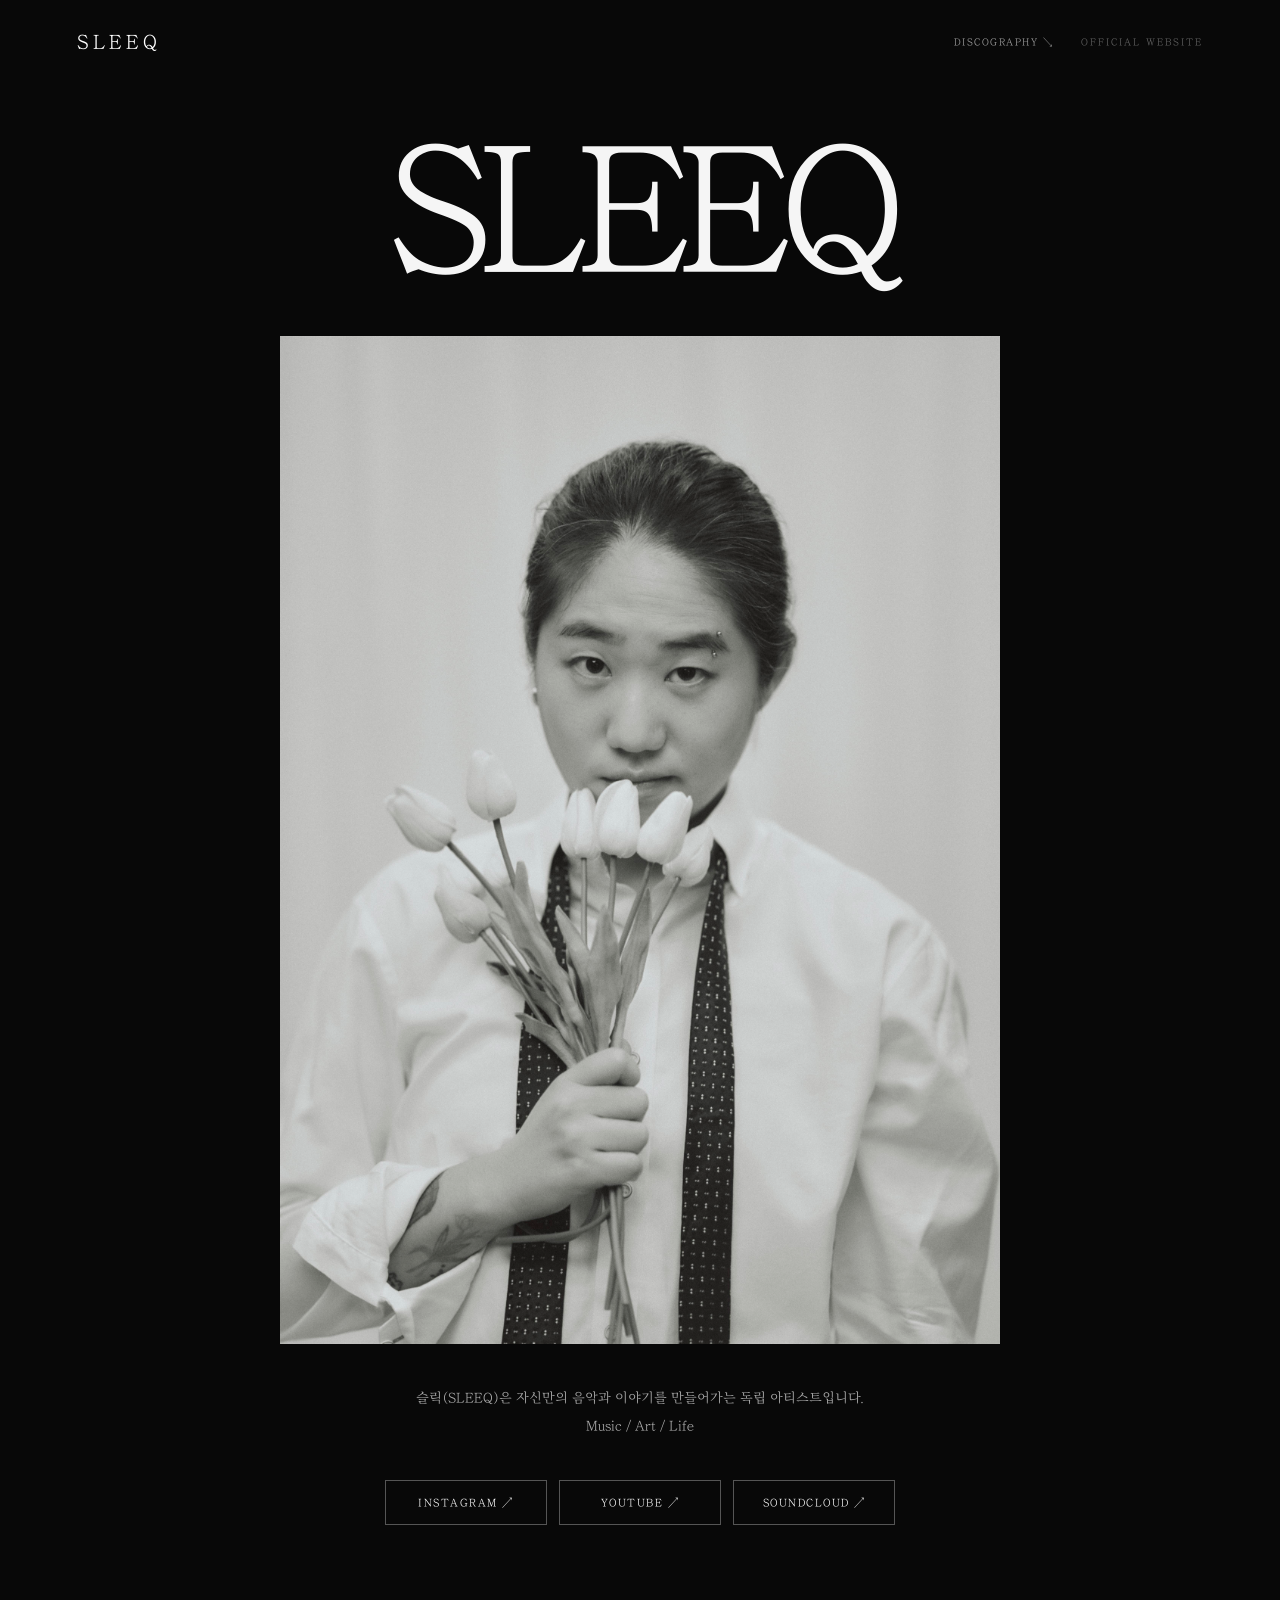
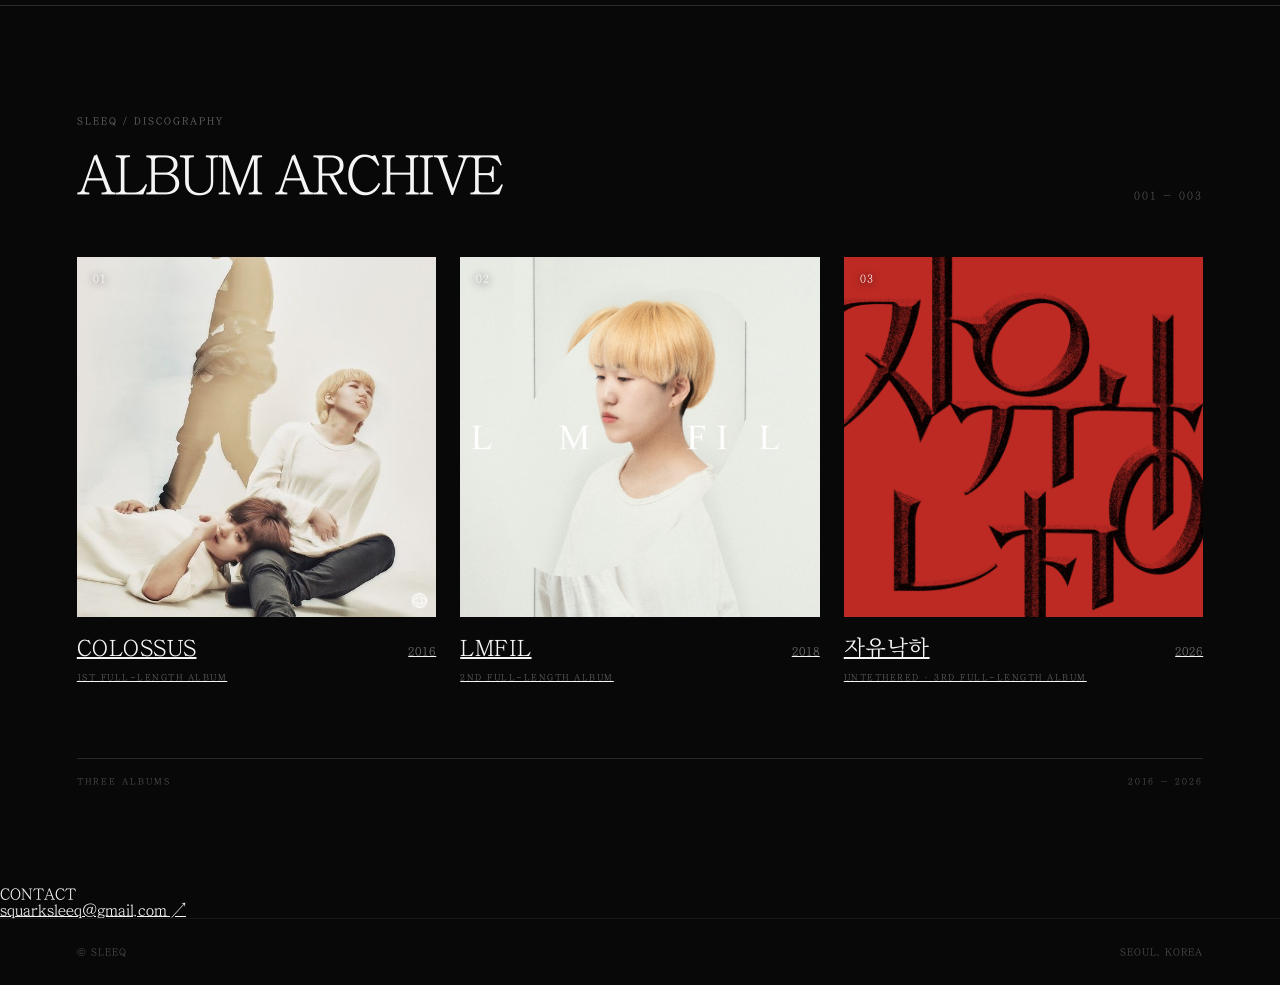
==== index.html @ b56be82e "Refactor contact section in index.html Updated the contact section to simplify the layout and remove" ====
<!DOCTYPE html>
<html lang="ko">
<head>
  <meta charset="UTF-8">
  <meta name="viewport" content="width=device-width, initial-scale=1.0">

  <title>SLEEQ — Official Website</title>
  <meta
    name="description"
    content="SLEEQ Official Website — Music, Art, Life."
  >
  <meta name="theme-color" content="#080808">

  <style>
    @font-face {
      font-family: 'Jeju Myeongjo';
      src: url('./JejuMyeongjo.ttf') format('truetype');
      font-weight: 200 700;
      font-style: normal;
      font-display: swap;
    }

    :root {
      --bg: #080808;
      --text: #f5f5f5;
      --muted: #777;
      --line: #292929;
      --page-padding: 6%;
    }

    * {
      margin: 0;
      padding: 0;
      box-sizing: border-box;
    }

    html {
      scroll-behavior: smooth;
      scroll-padding-top: 100px;
    }

    body {
      background: var(--bg);
      color: var(--text);
      font-family: 'Jeju Myeongjo', serif;
      min-height: 100vh;
      overflow-x: hidden;
    }

    a {
      color: inherit;
    }

    /* =========================
       HEADER
    ========================= */

    header {
      position: absolute;
      top: 0;
      left: 0;
      z-index: 10;

      width: 100%;
      padding: 32px var(--page-padding);

      display: flex;
      justify-content: space-between;
      align-items: center;
    }

    .logo {
      color: #fff;
      text-decoration: none;
      font-size: 20px;
      font-weight: 700;
      letter-spacing: 4px;
    }

    .header-nav {
      display: flex;
      align-items: center;
      gap: 28px;
    }

    .header-nav a {
      color: #aaa;
      text-decoration: none;
      font-size: 10px;
      letter-spacing: 1.5px;
      transition: color 0.25s;
    }

    .header-nav a:hover {
      color: #fff;
    }

    .header-label {
      color: #666;
      font-size: 10px;
      letter-spacing: 2px;
    }


    /* =========================
       MAIN / INTRO
    ========================= */

    main {
      min-height: 100svh;

      display: flex;
      flex-direction: column;
      align-items: center;
      justify-content: center;

      padding: 120px 24px 80px;
      text-align: center;
    }

    .intro {
      width: 100%;
      max-width: 900px;
    }

    .artist-name {
      font-size: clamp(72px, 15vw, 180px);
      font-weight: 700;
      letter-spacing: -0.07em;
      line-height: 1;
      margin-bottom: 36px;
    }

    .artist-photo {
      display: block;
      width: 100%;
      max-width: 720px;
      height: auto;
      margin: 0 auto 40px;
      object-fit: contain;
    }

    .description {
      max-width: 460px;
      margin: 0 auto 40px;

      color: #aaa;
      font-size: 14px;
      line-height: 2;
      word-break: keep-all;
    }


    /* =========================
       SOCIAL LINKS
    ========================= */

    .social-links {
      display: flex;
      justify-content: center;
      align-items: center;

      gap: 12px;
      width: 100%;
      max-width: 510px;
      margin: 0 auto;
    }

    .social-button {
      display: inline-flex;
      justify-content: center;
      align-items: center;

      flex: 1;
      min-width: 0;
      padding: 16px 12px;

      border: 1px solid #555;
      color: #fff;
      text-decoration: none;

      font-size: 11px;
      letter-spacing: 1.5px;
      white-space: nowrap;

      transition:
        background 0.25s,
        color 0.25s,
        border-color 0.25s;
    }

    .social-button:hover {
      background: #fff;
      color: #080808;
      border-color: #fff;
    }


    /* =========================
       DISCOGRAPHY
    ========================= */

    .discography {
      padding: 110px var(--page-padding) 100px;
      border-top: 1px solid var(--line);
      scroll-margin-top: 30px;
    }

    .archive-heading {
      display: flex;
      justify-content: space-between;
      align-items: flex-end;

      margin-bottom: 48px;
    }

    .section-label {
      margin-bottom: 16px;

      color: #777;
      font-size: 10px;
      letter-spacing: 2px;
    }

    .archive-heading h2 {
      font-size: clamp(30px, 5vw, 56px);
      font-weight: 400;
      letter-spacing: -0.04em;
      line-height: 1.2;
    }

    .archive-count {
      padding-bottom: 8px;

      color: #555;
      font-size: 11px;
      letter-spacing: 2px;
      white-space: nowrap;
    }


    /* ALBUM GRID */

    .album-grid {
      display: grid;
      grid-template-columns: repeat(3, minmax(0, 1fr));
      gap: 24px;
    }

    .album-card {
      min-width: 0;
    }

    .album-cover {
      position: relative;
      overflow: hidden;

      width: 100%;
      aspect-ratio: 1 / 1;

      background: #151515;
    }

    .album-cover img {
      display: block;

      width: 100%;
      height: 100%;
      object-fit: cover;

      transition:
        transform 0.6s ease,
        opacity 0.4s ease;
    }

    .album-card:hover .album-cover img {
      transform: scale(1.035);
      opacity: 0.8;
    }

    .album-index {
      position: absolute;
      top: 16px;
      left: 16px;

      color: #fff;
      font-size: 11px;
      letter-spacing: 1px;

      text-shadow: 0 1px 8px #000;
    }

    .album-arrow {
      position: absolute;
      right: 16px;
      bottom: 16px;

      display: flex;
      justify-content: center;
      align-items: center;

      width: 34px;
      height: 34px;

      border: 1px solid rgba(255, 255, 255, 0.5);
      border-radius: 50%;

      color: #fff;
      font-size: 16px;

      opacity: 0;
      transform: translateY(5px);

      transition:
        opacity 0.3s ease,
        transform 0.3s ease;
    }

    .album-card:hover .album-arrow {
      opacity: 1;
      transform: translateY(0);
    }


    /* ALBUM INFORMATION */

    .album-info {
      padding-top: 20px;
    }

    .album-title-row {
      display: flex;
      justify-content: space-between;
      align-items: baseline;
      gap: 12px;
    }

    .album-title-row h3 {
      font-size: clamp(16px, 2vw, 23px);
      font-weight: 400;
      letter-spacing: 0.02em;
    }

    .album-title-row span {
      color: #777;
      font-size: 12px;
      letter-spacing: 1px;
      white-space: nowrap;
    }

    .album-info > p {
      margin-top: 10px;

      color: #666;
      font-size: 9px;
      letter-spacing: 1.5px;
      line-height: 1.8;
    }

    .archive-bottom {
      display: flex;
      justify-content: space-between;

      margin-top: 72px;
      padding-top: 18px;

      border-top: 1px solid var(--line);

      color: #555;
      font-size: 9px;
      letter-spacing: 2px;
    }


    /* =========================
       FOOTER
    ========================= */

    footer {
      width: 100%;
      padding: 28px var(--page-padding);

      display: flex;
      justify-content: space-between;

      border-top: 1px solid #181818;

      color: #555;
      font-size: 10px;
      letter-spacing: 1px;
    }


    /* =========================
       MOBILE
    ========================= */

    @media (max-width: 600px) {

      :root {
        --page-padding: 6%;
      }

      header {
        padding: 24px var(--page-padding);
      }

      .logo {
        font-size: 18px;
      }

      .header-nav {
        gap: 0;
      }

      .header-nav a {
        font-size: 9px;
        letter-spacing: 0.8px;
      }

      .header-label {
        display: none;
      }

      main {
        min-height: 100svh;
        padding: 110px 24px 70px;
      }

      .artist-name {
        font-size: clamp(64px, 17vw, 100px);
        margin-bottom: 28px;
      }

      .artist-photo {
        margin-bottom: 32px;
      }

      .description {
        font-size: 13px;
        margin-bottom: 32px;
      }

      .social-links {
        flex-direction: column;
        width: 100%;
        max-width: 280px;
        gap: 8px;
      }

      .social-button {
        width: 100%;
        flex: none;
        padding: 14px 12px;

        font-size: 9px;
        letter-spacing: 1px;
      }


      /* MOBILE ARCHIVE */

      .discography {
        padding: 76px var(--page-padding) 70px;
      }

      .archive-heading {
        margin-bottom: 32px;
      }

      .archive-heading h2 {
        font-size: 30px;
      }

      .section-label {
        font-size: 9px;
        margin-bottom: 12px;
      }

      .archive-count {
        font-size: 9px;
        letter-spacing: 1px;
      }

      .album-grid {
        grid-template-columns: 1fr;
        gap: 44px;
      }

      .album-info {
        padding-top: 16px;
      }

      .album-title-row h3 {
        font-size: 22px;
      }

      .album-arrow {
        opacity: 1;
        transform: none;
      }

      .archive-bottom {
        margin-top: 56px;
      }

      footer {
        padding: 24px var(--page-padding);
      }
    }


    /* REDUCED MOTION */

    @media (prefers-reduced-motion: reduce) {
      html {
        scroll-behavior: auto;
      }

      *,
      *::before,
      *::after {
        transition-duration: 0.01ms !important;
      }
    }

  </style>
</head>

<body>

  <!-- HEADER -->

  <header>
    <a href="#" class="logo">SLEEQ</a>

    <nav class="header-nav">
      <a href="#discography">DISCOGRAPHY ↘</a>
      <span class="header-label">OFFICIAL WEBSITE</span>
    </nav>
  </header>


  <!-- MAIN INTRO -->

  <main>
    <section class="intro">

      <h1 class="artist-name">SLEEQ</h1>

      <img
        class="artist-photo"
        src="./260916_14_0241.jpg"
        alt="SLEEQ artist portrait"
      >

      <p class="description">
        슬릭(SLEEQ)은 자신만의 음악과 이야기를 만들어가는
        독립 아티스트입니다.
        <br>
        Music / Art / Life
      </p>

      <div class="social-links">

        <a
          class="social-button"
          href="https://www.instagram.com/squarksleeq"
          target="_blank"
          rel="noopener noreferrer"
        >
          INSTAGRAM ↗
        </a>

        <a
          class="social-button"
          href="https://www.youtube.com/@squarksleeq"
          target="_blank"
          rel="noopener noreferrer"
        >
          YOUTUBE ↗
        </a>

        <a
          class="social-button"
          href="https://soundcloud.com/squarksleeq"
          target="_blank"
          rel="noopener noreferrer"
        >
          SOUNDCLOUD ↗
        </a>

      </div>

    </section>
  </main>


  <!-- DISCOGRAPHY -->

  <section class="discography" id="discography">

    <div class="archive-heading">

      <div>
        <p class="section-label">
          SLEEQ / DISCOGRAPHY
        </p>

        <h2>ALBUM ARCHIVE</h2>
      </div>

      <span class="archive-count">
        001 — 003
      </span>

    </div>


    <div class="album-grid">

      <!-- COLOSSUS -->

    <a href="./colossus.html" class="album-card">

        <div class="album-cover">

          <img
            src="./images/colossus.jpg"
            alt="COLOSSUS album cover"
            loading="lazy"
          >

          <span class="album-index">01</span>
          <span class="album-arrow" aria-hidden="true">↗</span>

        </div>

        <div class="album-info">

          <div class="album-title-row">
            <h3>COLOSSUS</h3>
            <span>2016</span>
          </div>

          <p>1ST FULL-LENGTH ALBUM</p>

        </div>

</a>


      <!-- LMFIL -->

	<a href="./lmfil.html" class="album-card">

        <div class="album-cover">

          <img
            src="./images/lmfil.jpg"
            alt="LMFIL album cover"
            loading="lazy"
          >

          <span class="album-index">02</span>
          <span class="album-arrow" aria-hidden="true">↗</span>

        </div>

        <div class="album-info">

          <div class="album-title-row">
            <h3>LMFIL</h3>
            <span>2018</span>
          </div>

          <p>2ND FULL-LENGTH ALBUM</p>

        </div>

</a>


      <!-- UNTETHERED -->

	<a href="./untethered.html" class="album-card">

        <div class="album-cover">

          <img
            src="./images/untethered.jpg"
            alt="자유낙하 Untethered album cover"
            loading="lazy"
          >

          <span class="album-index">03</span>
          <span class="album-arrow" aria-hidden="true">↗</span>

        </div>

        <div class="album-info">

          <div class="album-title-row">
            <h3>자유낙하</h3>
            <span>2026</span>
          </div>

          <p>UNTETHERED · 3RD FULL-LENGTH ALBUM</p>

        </div>

</a>

    </div>


    <div class="archive-bottom">
      <span>THREE ALBUMS</span>
      <span>2016 — 2026</span>
    </div>

  </section>


   <!-- CONTACT -->
  <section>
    <p>CONTACT</p>
    <a href="mailto:squarksleeq@gmail.com">
      squarksleeq@gmail.com ↗
    </a>
  </section>

  <!-- FOOTER -->
  <footer>
    <span>© SLEEQ</span>
    <span>SEOUL, KOREA</span>
  </footer>

</body>
</html>
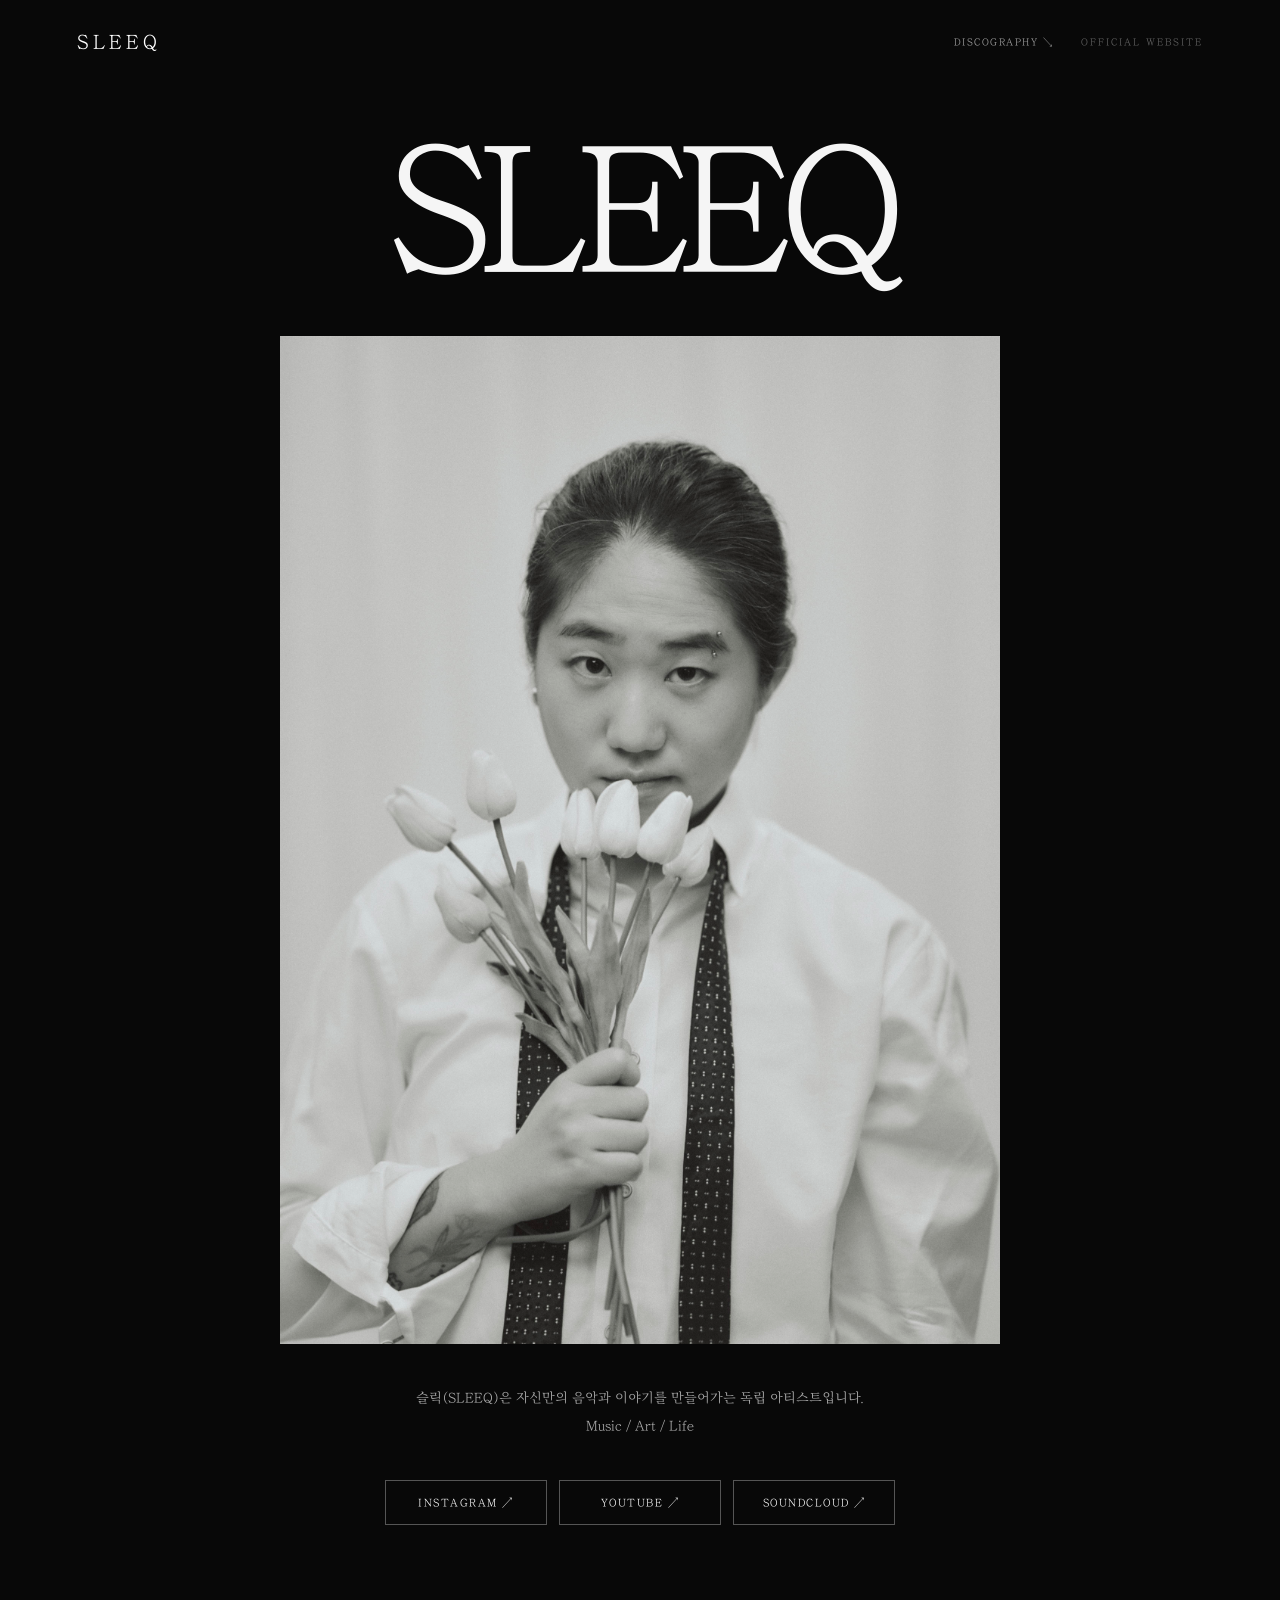
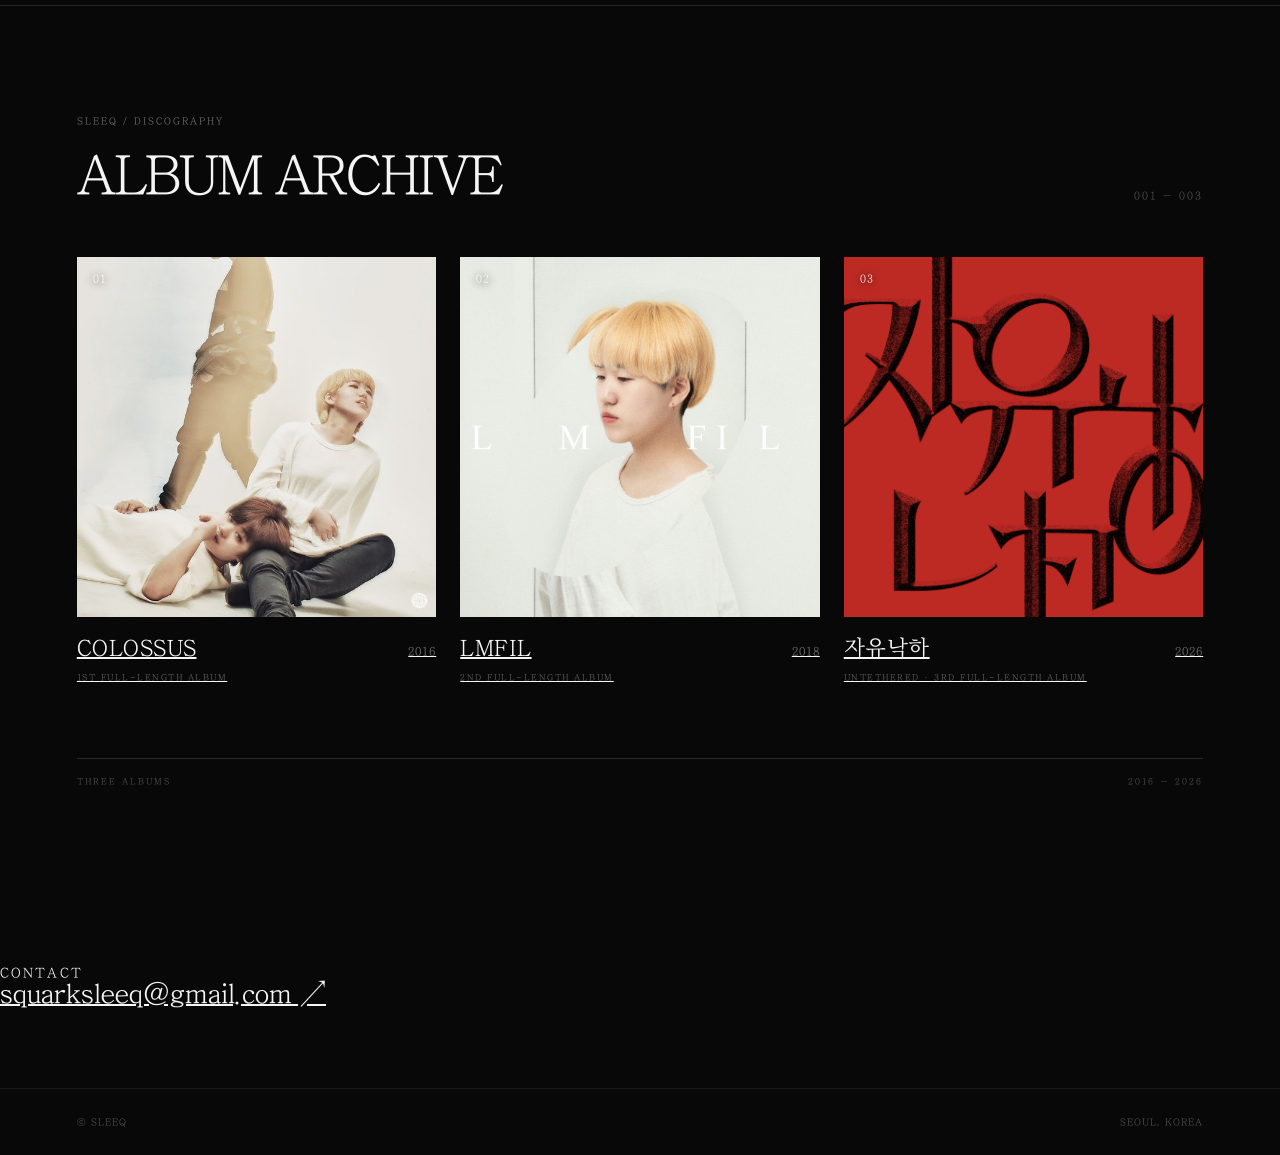
==== commit 5f418f22: "Enhance contact section with styles and class Added styles for the contact section and updated the s" ====
--- a/index.html
+++ b/index.html
@@ -523,6 +523,20 @@
         transition-duration: 0.01ms !important;
       }
     }
+
+	  .contact-section {
+  font-size: 20px;
+  margin: 80px 0;
+}
+
+.contact-section p {
+  font-size: 14px;
+  letter-spacing: 0.15em;
+}
+
+.contact-section a {
+  font-size: 28px;
+}
 
   </style>
 </head>
@@ -723,7 +737,7 @@
 
 
    <!-- CONTACT -->
-  <section>
+  <section class="contact-section">
     <p>CONTACT</p>
     <a href="mailto:squarksleeq@gmail.com">
       squarksleeq@gmail.com ↗
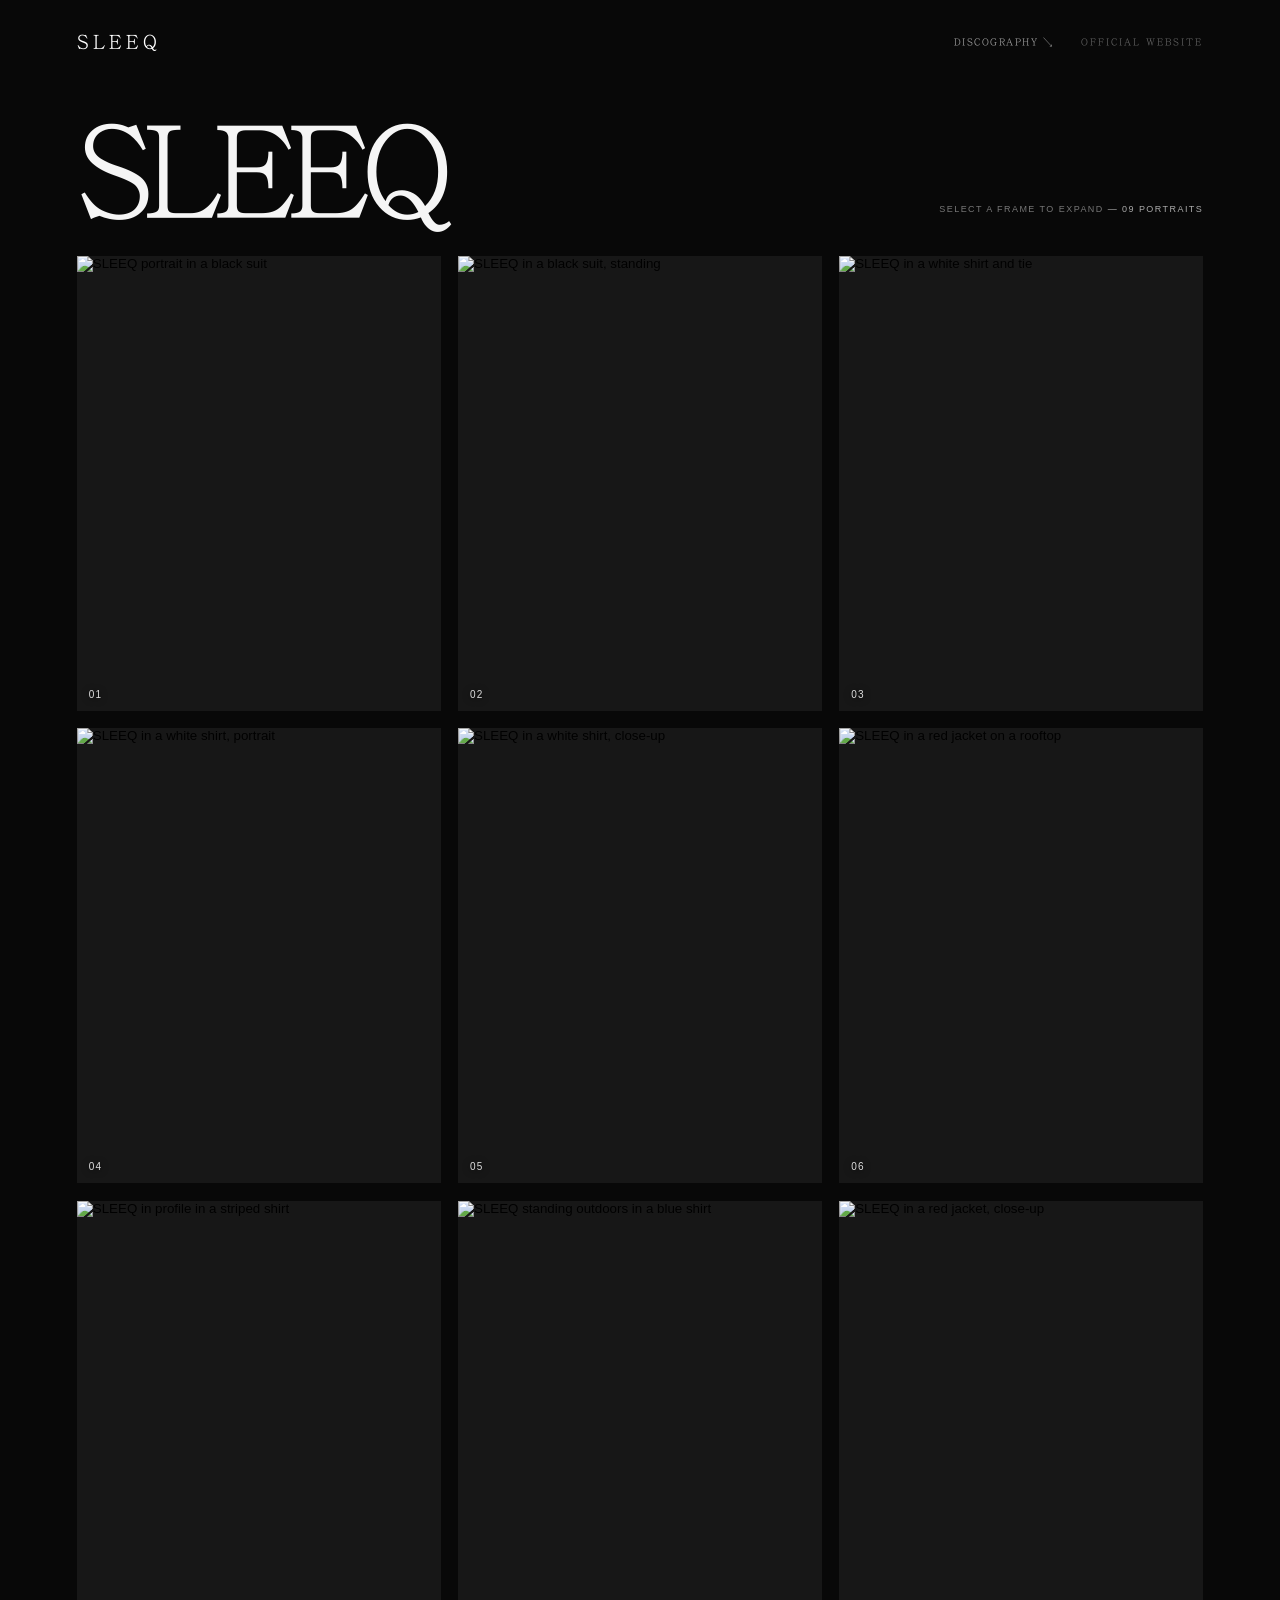
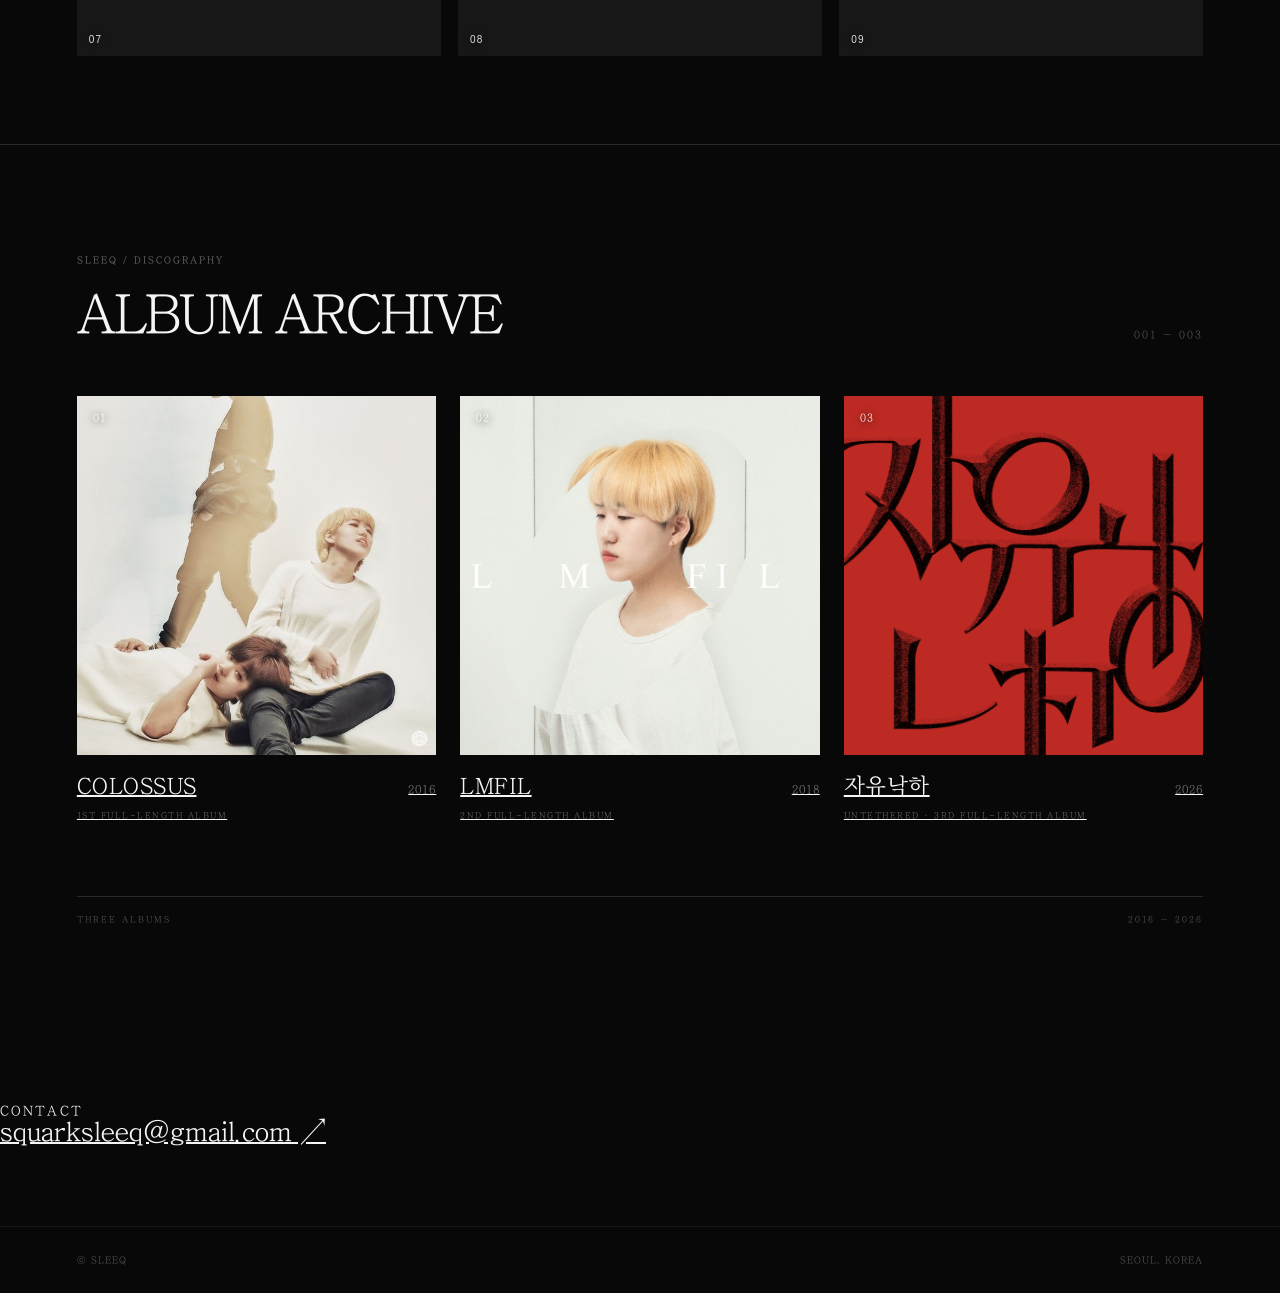
==== commit a823e57a: "Implement intro photo archive with viewer Added an intro photo archive section with a grid of portra" ====
--- a/index.html
+++ b/index.html
@@ -538,6 +538,224 @@
   font-size: 28px;
 }
 
+	  /* 앨범 카드 hover 효과 */
+.album-card {
+  display: block;
+  transition: transform 0.25s ease;
+}
+
+.album-card:hover {
+  transform: translateY(-6px);
+}
+
+/* 앨범 커버 확대 */
+.album-cover img {
+  transition: transform 0.35s ease;
+}
+
+.album-card:hover .album-cover img {
+  transform: scale(1.03);
+}
+
+/* 키보드로 선택했을 때 표시 */
+.album-card:focus-visible {
+  outline: 2px solid currentColor;
+  outline-offset: 6px;
+}
+
+
+
+    /* INTRO PHOTO ARCHIVE */
+    main {
+      padding: 118px 6% 88px;
+    }
+
+    .intro-gallery {
+      width: 100%;
+      max-width: 1180px;
+      margin: 0 auto;
+      text-align: left;
+    }
+
+    .intro-heading {
+      display: flex;
+      align-items: baseline;
+      justify-content: space-between;
+      gap: 24px;
+      margin-bottom: 30px;
+    }
+
+    .intro-gallery .artist-name {
+      margin: 0;
+      font-size: clamp(64px, 11vw, 132px);
+      line-height: .82;
+      letter-spacing: -.075em;
+    }
+
+    .gallery-caption {
+      color: #777;
+      font: 9px/1.6 Arial, sans-serif;
+      letter-spacing: .16em;
+      text-align: right;
+      white-space: nowrap;
+    }
+
+    .gallery-caption span { color: #aaa; }
+
+    .portrait-grid {
+      display: grid;
+      grid-template-columns: repeat(3, minmax(0, 1fr));
+      gap: clamp(8px, 1.35vw, 18px);
+    }
+
+    .portrait-tile {
+      position: relative;
+      display: block;
+      width: 100%;
+      aspect-ratio: 4 / 5;
+      padding: 0;
+      overflow: hidden;
+      border: 0;
+      background: #171717;
+      cursor: zoom-in;
+      text-align: left;
+    }
+
+    .portrait-tile img {
+      display: block;
+      width: 100%;
+      height: 100%;
+      object-fit: cover;
+      filter: saturate(.82);
+      transition: transform .65s cubic-bezier(.2,.7,.2,1), opacity .35s ease;
+    }
+
+    .portrait-tile:hover img,
+    .portrait-tile:focus-visible img {
+      transform: scale(1.045);
+      opacity: .82;
+    }
+
+    .portrait-tile:focus-visible {
+      outline: 1px solid #fff;
+      outline-offset: 4px;
+    }
+
+    .portrait-number {
+      position: absolute;
+      left: 12px;
+      bottom: 11px;
+      color: #fff;
+      font: 10px/1 Arial, sans-serif;
+      letter-spacing: .12em;
+      text-shadow: 0 1px 8px #000;
+      opacity: .85;
+    }
+
+    .photo-viewer {
+      position: fixed;
+      inset: 0;
+      z-index: 100;
+      display: grid;
+      grid-template-columns: 56px minmax(0, 1fr) 56px;
+      align-items: center;
+      justify-items: center;
+      gap: 14px;
+      padding: 5vh 4vw;
+      background: rgba(5, 5, 5, .96);
+      opacity: 0;
+      visibility: hidden;
+      transition: opacity .25s ease, visibility .25s ease;
+    }
+
+    .photo-viewer.is-open {
+      opacity: 1;
+      visibility: visible;
+    }
+
+    .viewer-image {
+      display: block;
+      max-width: 100%;
+      max-height: 88vh;
+      width: auto;
+      height: auto;
+      object-fit: contain;
+      box-shadow: 0 12px 60px rgba(0,0,0,.35);
+    }
+
+    .viewer-close, .viewer-prev, .viewer-next {
+      display: grid;
+      place-items: center;
+      border: 1px solid #444;
+      border-radius: 50%;
+      background: transparent;
+      color: #eee;
+      cursor: pointer;
+      transition: background .2s, color .2s, border-color .2s;
+    }
+
+    .viewer-close:hover, .viewer-prev:hover, .viewer-next:hover {
+      background: #eee;
+      color: #080808;
+      border-color: #eee;
+    }
+
+    .viewer-close {
+      position: absolute;
+      top: 24px;
+      right: 28px;
+      width: 42px;
+      height: 42px;
+      font-size: 24px;
+    }
+
+    .viewer-prev, .viewer-next {
+      width: 44px;
+      height: 44px;
+      font-size: 22px;
+    }
+
+    .viewer-meta {
+      position: absolute;
+      left: 50%;
+      bottom: 22px;
+      transform: translateX(-50%);
+      color: #888;
+      font: 10px/1.4 Arial, sans-serif;
+      letter-spacing: .16em;
+    }
+
+    body.viewer-open { overflow: hidden; }
+
+    @media (max-width: 600px) {
+      main { padding: 108px 5% 64px; }
+      .intro-heading {
+        display: block;
+        margin-bottom: 22px;
+      }
+      .intro-gallery .artist-name {
+        font-size: clamp(64px, 20vw, 100px);
+        margin-bottom: 14px;
+      }
+      .gallery-caption { text-align: left; font-size: 8px; }
+      .portrait-grid { grid-template-columns: repeat(3, minmax(0, 1fr)); gap: 6px; }
+      .portrait-tile { aspect-ratio: 3 / 4; }
+      .portrait-number { left: 7px; bottom: 7px; font-size: 8px; }
+      .photo-viewer {
+        grid-template-columns: 34px minmax(0, 1fr) 34px;
+        gap: 5px;
+        padding: 60px 8px;
+      }
+      .viewer-prev, .viewer-next { width: 32px; height: 32px; font-size: 18px; }
+      .viewer-close { top: 16px; right: 16px; }
+      .viewer-image { max-width: calc(100vw - 90px); max-height: 78vh; }
+      .viewer-meta { bottom: 18px; }
+    }
+
+    @media (prefers-reduced-motion: reduce) {
+      .portrait-tile img, .photo-viewer { transition: none; }
+    }
+
   </style>
 </head>
 
@@ -558,54 +776,50 @@
   <!-- MAIN INTRO -->
 
   <main>
-    <section class="intro">
-
-      <h1 class="artist-name">SLEEQ</h1>
-
-      <img
-        class="artist-photo"
-        src="./260916_14_0241.jpg"
-        alt="SLEEQ artist portrait"
-      >
-
-      <p class="description">
-        슬릭(SLEEQ)은 자신만의 음악과 이야기를 만들어가는
-        독립 아티스트입니다.
-        <br>
-        Music / Art / Life
-      </p>
-
-      <div class="social-links">
-
-        <a
-          class="social-button"
-          href="https://www.instagram.com/squarksleeq"
-          target="_blank"
-          rel="noopener noreferrer"
-        >
-          INSTAGRAM ↗
-        </a>
-
-        <a
-          class="social-button"
-          href="https://www.youtube.com/@squarksleeq"
-          target="_blank"
-          rel="noopener noreferrer"
-        >
-          YOUTUBE ↗
-        </a>
-
-        <a
-          class="social-button"
-          href="https://soundcloud.com/squarksleeq"
-          target="_blank"
-          rel="noopener noreferrer"
-        >
-          SOUNDCLOUD ↗
-        </a>
-
+    <section class="intro intro-gallery">
+      <div class="intro-heading">
+        <h1 class="artist-name">SLEEQ</h1>
+        <p class="gallery-caption">SELECT A FRAME TO EXPAND <span>— 09 PORTRAITS</span></p>
       </div>
 
+      <div class="portrait-grid" aria-label="SLEEQ photo archive">
+        <button class="portrait-tile" type="button" data-full="./images/intro-01.jpg" aria-label="사진 1 크게 보기">
+          <img src="./images/intro-01.jpg" alt="SLEEQ portrait in a black suit" loading="eager">
+          <span class="portrait-number">01</span>
+        </button>
+        <button class="portrait-tile" type="button" data-full="./images/intro-02.jpg" aria-label="사진 2 크게 보기">
+          <img src="./images/intro-02.jpg" alt="SLEEQ in a black suit, standing" loading="eager">
+          <span class="portrait-number">02</span>
+        </button>
+        <button class="portrait-tile" type="button" data-full="./images/intro-03.jpg" aria-label="사진 3 크게 보기">
+          <img src="./images/intro-03.jpg" alt="SLEEQ in a white shirt and tie" loading="eager">
+          <span class="portrait-number">03</span>
+        </button>
+        <button class="portrait-tile" type="button" data-full="./images/intro-04.jpg" aria-label="사진 4 크게 보기">
+          <img src="./images/intro-04.jpg" alt="SLEEQ in a white shirt, portrait" loading="lazy">
+          <span class="portrait-number">04</span>
+        </button>
+        <button class="portrait-tile" type="button" data-full="./images/intro-05.jpg" aria-label="사진 5 크게 보기">
+          <img src="./images/intro-05.jpg" alt="SLEEQ in a white shirt, close-up" loading="lazy">
+          <span class="portrait-number">05</span>
+        </button>
+        <button class="portrait-tile" type="button" data-full="./images/intro-06.jpg" aria-label="사진 6 크게 보기">
+          <img src="./images/intro-06.jpg" alt="SLEEQ in a red jacket on a rooftop" loading="lazy">
+          <span class="portrait-number">06</span>
+        </button>
+        <button class="portrait-tile" type="button" data-full="./images/intro-07.jpg" aria-label="사진 7 크게 보기">
+          <img src="./images/intro-07.jpg" alt="SLEEQ in profile in a striped shirt" loading="lazy">
+          <span class="portrait-number">07</span>
+        </button>
+        <button class="portrait-tile" type="button" data-full="./images/intro-08.jpg" aria-label="사진 8 크게 보기">
+          <img src="./images/intro-08.jpg" alt="SLEEQ standing outdoors in a blue shirt" loading="lazy">
+          <span class="portrait-number">08</span>
+        </button>
+        <button class="portrait-tile" type="button" data-full="./images/intro-09.jpg" aria-label="사진 9 크게 보기">
+          <img src="./images/intro-09.jpg" alt="SLEEQ in a red jacket, close-up" loading="lazy">
+          <span class="portrait-number">09</span>
+        </button>
+      </div>
     </section>
   </main>
 
@@ -750,5 +964,71 @@
     <span>SEOUL, KOREA</span>
   </footer>
 
+
+
+  <div class="photo-viewer" id="photoViewer" aria-hidden="true" role="dialog" aria-modal="true" aria-label="Photo viewer">
+    <button class="viewer-close" type="button" aria-label="닫기">×</button>
+    <button class="viewer-prev" type="button" aria-label="이전 사진">‹</button>
+    <img class="viewer-image" src="" alt="">
+    <button class="viewer-next" type="button" aria-label="다음 사진">›</button>
+    <p class="viewer-meta" aria-live="polite"></p>
+  </div>
+
+  <script>
+    (() => {
+      const tiles = [...document.querySelectorAll('.portrait-tile')];
+      const viewer = document.getElementById('photoViewer');
+      const image = viewer.querySelector('.viewer-image');
+      const meta = viewer.querySelector('.viewer-meta');
+      const closeButton = viewer.querySelector('.viewer-close');
+      const previousButton = viewer.querySelector('.viewer-prev');
+      const nextButton = viewer.querySelector('.viewer-next');
+      let current = 0;
+      let returnFocus = null;
+
+      function showPhoto(index) {
+        current = (index + tiles.length) % tiles.length;
+        const tile = tiles[current];
+        const thumb = tile.querySelector('img');
+        image.src = tile.dataset.full;
+        image.alt = thumb.alt;
+        meta.textContent = String(current + 1).padStart(2, '0') + ' / ' + String(tiles.length).padStart(2, '0');
+      }
+
+      function openViewer(index) {
+        returnFocus = document.activeElement;
+        showPhoto(index);
+        viewer.classList.add('is-open');
+        viewer.setAttribute('aria-hidden', 'false');
+        document.body.classList.add('viewer-open');
+        closeButton.focus();
+      }
+
+      function closeViewer() {
+        viewer.classList.remove('is-open');
+        viewer.setAttribute('aria-hidden', 'true');
+        document.body.classList.remove('viewer-open');
+        image.src = '';
+        if (returnFocus) returnFocus.focus();
+      }
+
+      tiles.forEach((tile, index) => tile.addEventListener('click', () => openViewer(index)));
+      closeButton.addEventListener('click', closeViewer);
+      previousButton.addEventListener('click', () => showPhoto(current - 1));
+      nextButton.addEventListener('click', () => showPhoto(current + 1));
+
+      viewer.addEventListener('click', event => {
+        if (event.target === viewer) closeViewer();
+      });
+
+      document.addEventListener('keydown', event => {
+        if (!viewer.classList.contains('is-open')) return;
+        if (event.key === 'Escape') closeViewer();
+        if (event.key === 'ArrowLeft') showPhoto(current - 1);
+        if (event.key === 'ArrowRight') showPhoto(current + 1);
+      });
+    })();
+  </script>
+
 </body>
 </html>
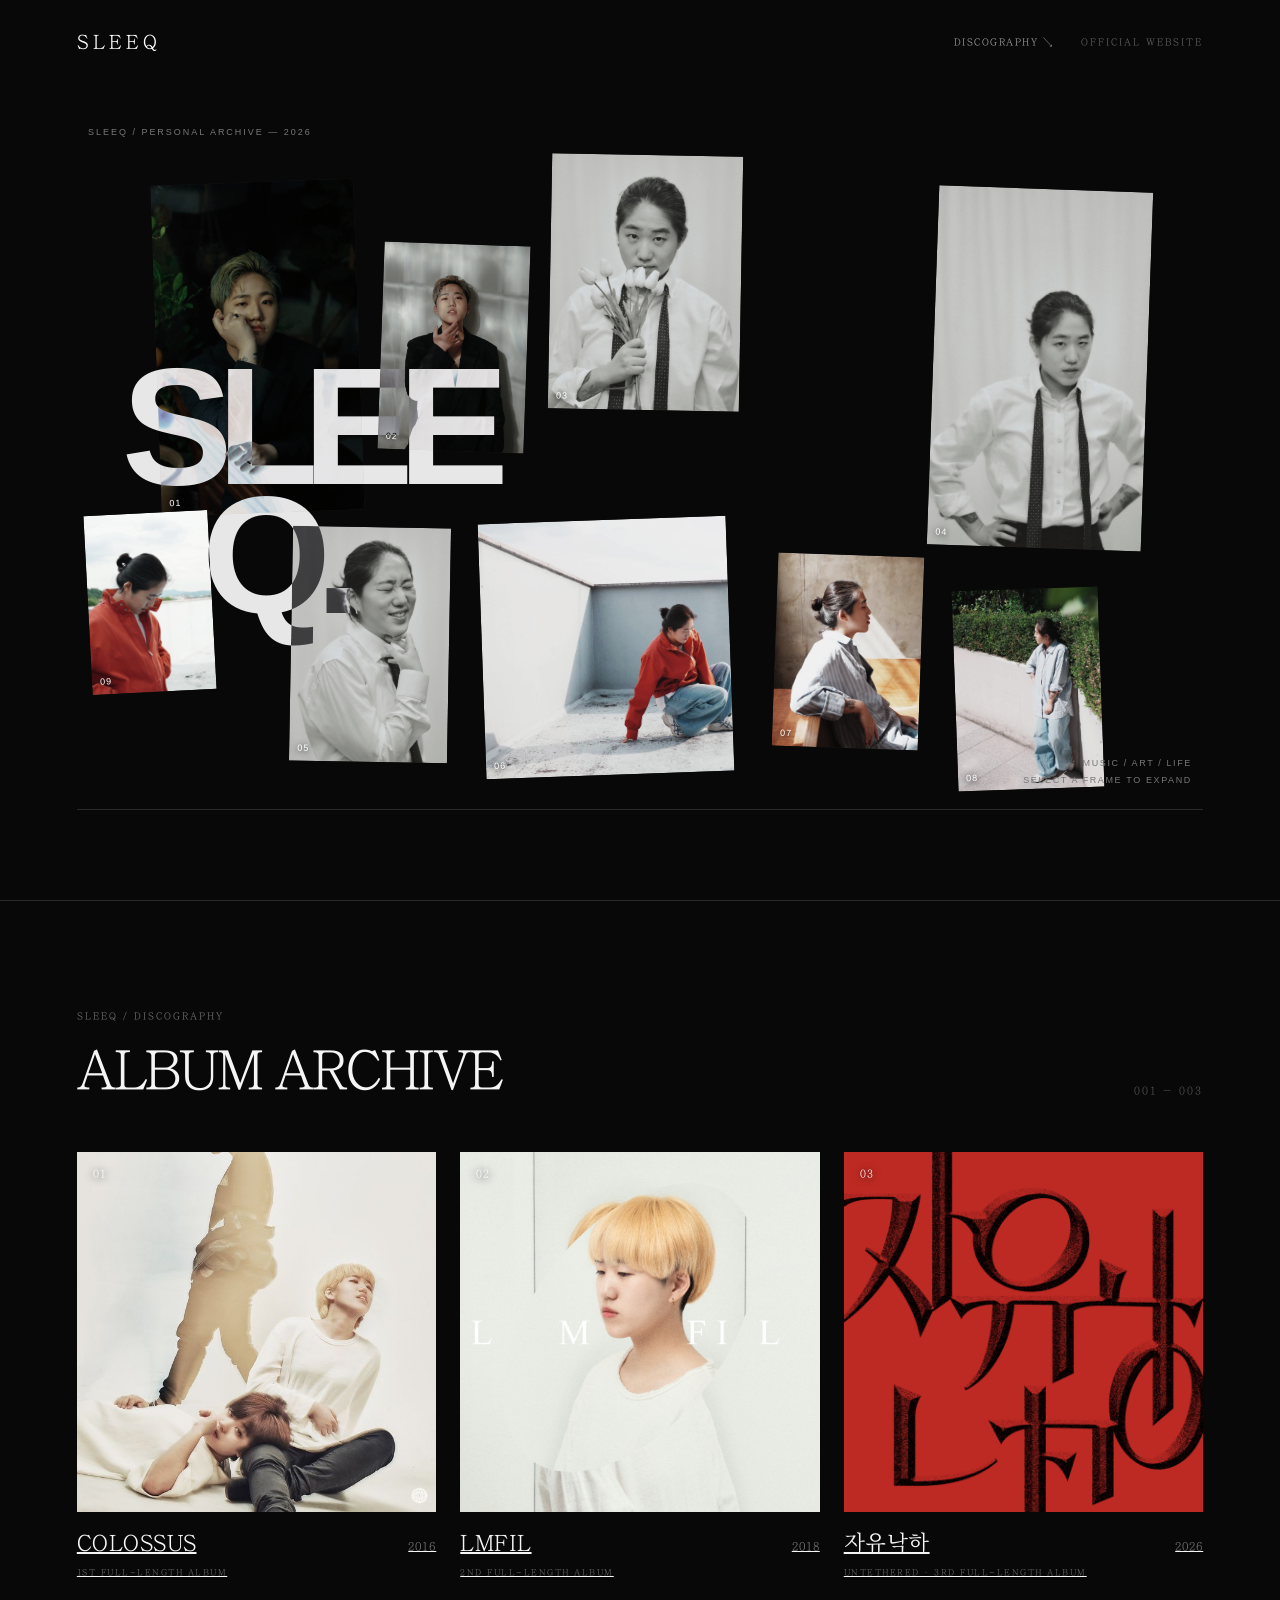
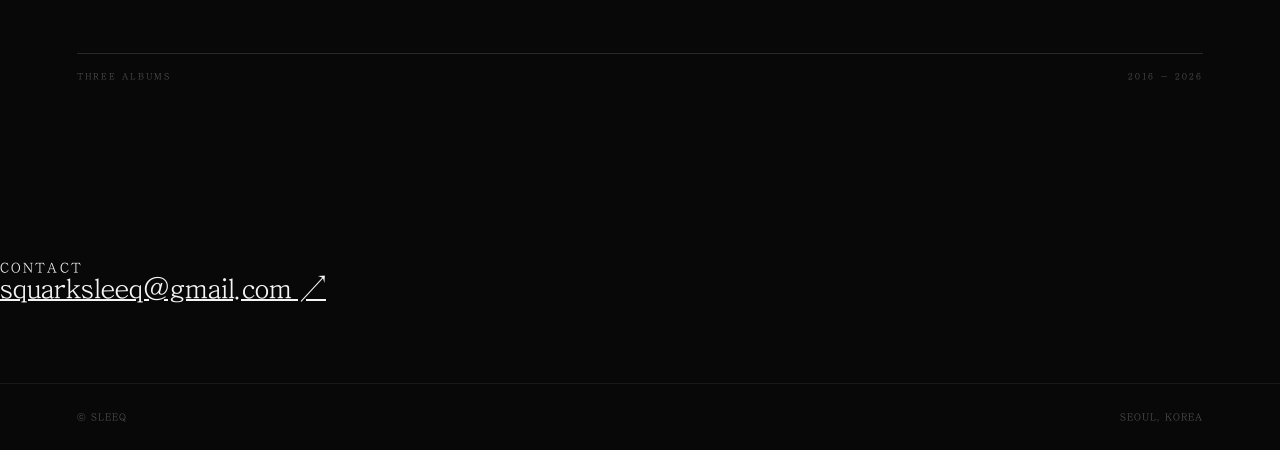
==== commit 67a992e8: "Revise layout and styles for editorial collage Updated the main section to enhance layout and stylin" ====
--- a/index.html
+++ b/index.html
@@ -103,53 +103,154 @@
 
 
     /* =========================
-       MAIN / INTRO
+       MAIN / INTRO — EDITORIAL COLLAGE
     ========================= */
 
     main {
       min-height: 100svh;
-
       display: flex;
-      flex-direction: column;
       align-items: center;
       justify-content: center;
-
-      padding: 120px 24px 80px;
-      text-align: center;
+      padding: 118px 5vw 72px;
+      text-align: left;
+      overflow: hidden;
     }
 
     .intro {
-      width: 100%;
-      max-width: 900px;
-    }
-
-    .artist-name {
-      font-size: clamp(72px, 15vw, 180px);
+      position: relative;
+      width: min(100%, 1440px);
+      min-height: min(690px, calc(100svh - 190px));
+      isolation: isolate;
+    }
+
+    .collage-label {
+      position: absolute;
+      z-index: 3;
+      top: 1%;
+      left: 1%;
+      color: #777;
+      font-family: Arial, sans-serif;
+      font-size: 9px;
+      letter-spacing: .22em;
+      text-transform: uppercase;
+    }
+
+    .collage-title {
+      position: absolute;
+      z-index: 3;
+      left: 4%;
+      top: 35%;
+      margin: 0;
+      color: rgba(245,245,245,.94);
+      font-family: Arial, sans-serif;
+      font-size: clamp(72px, 13vw, 190px);
       font-weight: 700;
-      letter-spacing: -0.07em;
-      line-height: 1;
-      margin-bottom: 36px;
-    }
-
-    .artist-photo {
+      line-height: .78;
+      letter-spacing: -.095em;
+      pointer-events: none;
+      mix-blend-mode: difference;
+    }
+
+    .collage-title span { display: block; }
+    .collage-title span:last-child { padding-left: .48em; }
+
+    .collage-note {
+      position: absolute;
+      z-index: 3;
+      right: 1%;
+      bottom: 3%;
+      color: #777;
+      font-family: Arial, sans-serif;
+      font-size: 9px;
+      letter-spacing: .18em;
+      text-align: right;
+      line-height: 1.9;
+    }
+
+    .collage-rule {
+      position: absolute;
+      z-index: 2;
+      left: 0;
+      right: 0;
+      bottom: 0;
+      height: 1px;
+      background: #292929;
+    }
+
+    .photo-tile {
+      position: absolute;
+      display: block;
+      overflow: hidden;
+      border: 0;
+      padding: 0;
+      background: #151515;
+      cursor: zoom-in;
+      outline-offset: 5px;
+      transition: transform .55s cubic-bezier(.2,.7,.2,1), filter .4s ease;
+    }
+
+    .photo-tile img {
       display: block;
       width: 100%;
-      max-width: 720px;
-      height: auto;
-      margin: 0 auto 40px;
-      object-fit: contain;
-    }
-
-    .description {
-      max-width: 460px;
-      margin: 0 auto 40px;
-
-      color: #aaa;
-      font-size: 14px;
-      line-height: 2;
-      word-break: keep-all;
-    }
-
+      height: 100%;
+      object-fit: cover;
+      filter: saturate(.82);
+      transition: transform .8s cubic-bezier(.2,.7,.2,1), filter .5s ease;
+    }
+
+    .photo-tile:hover { z-index: 4; transform: translateY(-5px) rotate(0deg) !important; }
+    .photo-tile:hover img { transform: scale(1.045); filter: saturate(1); }
+    .photo-tile:focus-visible { outline: 1px solid #eee; }
+
+    .photo-1 { left: 7%; top: 9%; width: 18%; height: 48%; transform: rotate(-2deg); }
+    .photo-2 { left: 27%; top: 18%; width: 13%; height: 30%; transform: rotate(2deg); }
+    .photo-3 { left: 42%; top: 5%; width: 17%; height: 37%; transform: rotate(1deg); }
+    .photo-4 { right: 5%; top: 10%; width: 19%; height: 52%; transform: rotate(2deg); }
+    .photo-5 { left: 19%; bottom: 7%; width: 14%; height: 34%; transform: rotate(1deg); }
+    .photo-6 { left: 36%; bottom: 5%; width: 22%; height: 37%; transform: rotate(-2deg); }
+    .photo-7 { right: 25%; bottom: 9%; width: 13%; height: 28%; transform: rotate(2deg); }
+    .photo-8 { right: 9%; bottom: 3%; width: 13%; height: 29%; transform: rotate(-2deg); }
+    .photo-9 { left: 1%; bottom: 17%; width: 11%; height: 26%; transform: rotate(-3deg); }
+
+    .photo-index {
+      position: absolute;
+      left: 8px;
+      bottom: 8px;
+      color: white;
+      font: 9px/1 Arial, sans-serif;
+      letter-spacing: .12em;
+      text-shadow: 0 1px 6px #000;
+      pointer-events: none;
+    }
+
+    .lightbox {
+      position: fixed;
+      inset: 0;
+      z-index: 1000;
+      display: grid;
+      grid-template-columns: 64px minmax(0, 1fr) 64px;
+      align-items: center;
+      justify-items: center;
+      padding: 48px 24px;
+      background: rgba(0,0,0,.94);
+      opacity: 0;
+      visibility: hidden;
+      transition: opacity .25s ease, visibility .25s ease;
+    }
+
+    .lightbox.is-open { opacity: 1; visibility: visible; }
+    .lightbox-image-wrap { width: min(100%, 1100px); height: min(82vh, 1000px); display: grid; place-items: center; }
+    .lightbox-image { max-width: 100%; max-height: 100%; width: auto; height: auto; object-fit: contain; }
+    .lightbox-button, .lightbox-close {
+      display: grid; place-items: center;
+      width: 44px; height: 44px;
+      border: 1px solid #444; border-radius: 50%;
+      color: #eee; background: transparent; cursor: pointer;
+      font: 20px/1 Arial, sans-serif;
+    }
+    .lightbox-close { position: absolute; top: 24px; right: 28px; }
+    .lightbox-count { position: absolute; bottom: 22px; left: 50%; transform: translateX(-50%); color: #777; font: 10px Arial, sans-serif; letter-spacing: .2em; }
+    body.lightbox-open { overflow: hidden; }
 
     /* =========================
        SOCIAL LINKS
@@ -509,6 +610,28 @@
       }
     }
 
+
+    @media (max-width: 700px) {
+      main { min-height: 100svh; padding: 100px 5vw 44px; }
+      .intro { min-height: 680px; min-height: calc(100svh - 145px); }
+      .collage-label { top: 0; left: 0; font-size: 8px; }
+      .collage-title { top: 39%; left: 0; font-size: clamp(64px, 19vw, 120px); }
+      .photo-1 { left: 5%; top: 8%; width: 32%; height: 31%; }
+      .photo-2 { left: 41%; top: 5%; width: 22%; height: 24%; }
+      .photo-3 { right: 3%; left: auto; top: 15%; width: 28%; height: 30%; }
+      .photo-4 { right: 4%; top: 49%; width: 28%; height: 34%; }
+      .photo-5 { left: 4%; bottom: 4%; width: 25%; height: 27%; }
+      .photo-6 { left: 32%; bottom: 5%; width: 31%; height: 30%; }
+      .photo-7 { right: 35%; bottom: 38%; width: 19%; height: 20%; }
+      .photo-8 { right: 2%; bottom: 4%; width: 27%; height: 25%; }
+      .photo-9 { left: 2%; top: 43%; width: 17%; height: 21%; }
+      .collage-note { right: 0; bottom: 0; font-size: 7px; }
+      .photo-index { left: 5px; bottom: 5px; font-size: 8px; }
+      .lightbox { grid-template-columns: 36px minmax(0, 1fr) 36px; gap: 6px; padding: 52px 10px; }
+      .lightbox-image-wrap { height: 78vh; }
+      .lightbox-button { width: 34px; height: 34px; }
+      .lightbox-close { top: 12px; right: 12px; }
+    }
 
     /* REDUCED MOTION */
 
@@ -773,56 +896,34 @@
   </header>
 
 
-  <!-- MAIN INTRO -->
-
+  <!-- MAIN INTRO / EDITORIAL PHOTO COLLAGE -->
   <main>
-    <section class="intro intro-gallery">
-      <div class="intro-heading">
-        <h1 class="artist-name">SLEEQ</h1>
-        <p class="gallery-caption">SELECT A FRAME TO EXPAND <span>— 09 PORTRAITS</span></p>
-      </div>
-
-      <div class="portrait-grid" aria-label="SLEEQ photo archive">
-        <button class="portrait-tile" type="button" data-full="./images/intro-01.jpg" aria-label="사진 1 크게 보기">
-          <img src="./images/intro-01.jpg" alt="SLEEQ portrait in a black suit" loading="eager">
-          <span class="portrait-number">01</span>
-        </button>
-        <button class="portrait-tile" type="button" data-full="./images/intro-02.jpg" aria-label="사진 2 크게 보기">
-          <img src="./images/intro-02.jpg" alt="SLEEQ in a black suit, standing" loading="eager">
-          <span class="portrait-number">02</span>
-        </button>
-        <button class="portrait-tile" type="button" data-full="./images/intro-03.jpg" aria-label="사진 3 크게 보기">
-          <img src="./images/intro-03.jpg" alt="SLEEQ in a white shirt and tie" loading="eager">
-          <span class="portrait-number">03</span>
-        </button>
-        <button class="portrait-tile" type="button" data-full="./images/intro-04.jpg" aria-label="사진 4 크게 보기">
-          <img src="./images/intro-04.jpg" alt="SLEEQ in a white shirt, portrait" loading="lazy">
-          <span class="portrait-number">04</span>
-        </button>
-        <button class="portrait-tile" type="button" data-full="./images/intro-05.jpg" aria-label="사진 5 크게 보기">
-          <img src="./images/intro-05.jpg" alt="SLEEQ in a white shirt, close-up" loading="lazy">
-          <span class="portrait-number">05</span>
-        </button>
-        <button class="portrait-tile" type="button" data-full="./images/intro-06.jpg" aria-label="사진 6 크게 보기">
-          <img src="./images/intro-06.jpg" alt="SLEEQ in a red jacket on a rooftop" loading="lazy">
-          <span class="portrait-number">06</span>
-        </button>
-        <button class="portrait-tile" type="button" data-full="./images/intro-07.jpg" aria-label="사진 7 크게 보기">
-          <img src="./images/intro-07.jpg" alt="SLEEQ in profile in a striped shirt" loading="lazy">
-          <span class="portrait-number">07</span>
-        </button>
-        <button class="portrait-tile" type="button" data-full="./images/intro-08.jpg" aria-label="사진 8 크게 보기">
-          <img src="./images/intro-08.jpg" alt="SLEEQ standing outdoors in a blue shirt" loading="lazy">
-          <span class="portrait-number">08</span>
-        </button>
-        <button class="portrait-tile" type="button" data-full="./images/intro-09.jpg" aria-label="사진 9 크게 보기">
-          <img src="./images/intro-09.jpg" alt="SLEEQ in a red jacket, close-up" loading="lazy">
-          <span class="portrait-number">09</span>
-        </button>
-      </div>
+    <section class="intro" aria-label="SLEEQ photo archive">
+      <p class="collage-label">SLEEQ / PERSONAL ARCHIVE — 2026</p>
+      <h1 class="collage-title"><span>SLEE</span><span>Q.</span></h1>
+
+      <button class="photo-tile photo-1" data-photo="0" aria-label="사진 1 크게 보기"><img src="./images/intro-01.jpg" alt="SLEEQ, black suit portrait"><span class="photo-index">01</span></button>
+      <button class="photo-tile photo-2" data-photo="1" aria-label="사진 2 크게 보기"><img src="./images/intro-02.jpg" alt="SLEEQ, black suit portrait"><span class="photo-index">02</span></button>
+      <button class="photo-tile photo-3" data-photo="2" aria-label="사진 3 크게 보기"><img src="./images/intro-03.jpg" alt="SLEEQ, monochrome portrait"><span class="photo-index">03</span></button>
+      <button class="photo-tile photo-4" data-photo="3" aria-label="사진 4 크게 보기"><img src="./images/intro-04.jpg" alt="SLEEQ, monochrome full portrait"><span class="photo-index">04</span></button>
+      <button class="photo-tile photo-5" data-photo="4" aria-label="사진 5 크게 보기"><img src="./images/intro-05.jpg" alt="SLEEQ, monochrome close-up"><span class="photo-index">05</span></button>
+      <button class="photo-tile photo-6" data-photo="5" aria-label="사진 6 크게 보기"><img src="./images/intro-06.jpg" alt="SLEEQ, red jacket rooftop portrait"><span class="photo-index">06</span></button>
+      <button class="photo-tile photo-7" data-photo="6" aria-label="사진 7 크게 보기"><img src="./images/intro-07.jpg" alt="SLEEQ, side profile portrait"><span class="photo-index">07</span></button>
+      <button class="photo-tile photo-8" data-photo="7" aria-label="사진 8 크게 보기"><img src="./images/intro-08.jpg" alt="SLEEQ, outdoor portrait"><span class="photo-index">08</span></button>
+      <button class="photo-tile photo-9" data-photo="8" aria-label="사진 9 크게 보기"><img src="./images/intro-09.jpg" alt="SLEEQ, red jacket portrait"><span class="photo-index">09</span></button>
+
+      <p class="collage-note">MUSIC / ART / LIFE<br>SELECT A FRAME TO EXPAND</p>
+      <div class="collage-rule" aria-hidden="true"></div>
     </section>
   </main>
 
+  <div class="lightbox" id="photo-lightbox" role="dialog" aria-modal="true" aria-label="사진 확대 보기">
+    <button class="lightbox-close" type="button" aria-label="닫기">×</button>
+    <button class="lightbox-button lightbox-prev" type="button" aria-label="이전 사진">‹</button>
+    <div class="lightbox-image-wrap"><img class="lightbox-image" alt="" src=""></div>
+    <button class="lightbox-button lightbox-next" type="button" aria-label="다음 사진">›</button>
+    <span class="lightbox-count" aria-live="polite">01 / 09</span>
+  </div>
 
   <!-- DISCOGRAPHY -->
 
@@ -1030,5 +1131,44 @@
     })();
   </script>
 
+
+  <script>
+    (() => {
+      const tiles = [...document.querySelectorAll('.photo-tile')];
+      const lightbox = document.getElementById('photo-lightbox');
+      const image = lightbox.querySelector('.lightbox-image');
+      const count = lightbox.querySelector('.lightbox-count');
+      let current = 0;
+      const show = (index) => {
+        current = (index + tiles.length) % tiles.length;
+        const source = tiles[current].querySelector('img');
+        image.src = source.src;
+        image.alt = source.alt;
+        count.textContent = `${String(current + 1).padStart(2, '0')} / ${String(tiles.length).padStart(2, '0')}`;
+      };
+      const open = (index) => {
+        show(index);
+        lightbox.classList.add('is-open');
+        document.body.classList.add('lightbox-open');
+        lightbox.querySelector('.lightbox-close').focus();
+      };
+      const close = () => {
+        lightbox.classList.remove('is-open');
+        document.body.classList.remove('lightbox-open');
+      };
+      tiles.forEach((tile, index) => tile.addEventListener('click', () => open(index)));
+      lightbox.querySelector('.lightbox-close').addEventListener('click', close);
+      lightbox.querySelector('.lightbox-prev').addEventListener('click', () => show(current - 1));
+      lightbox.querySelector('.lightbox-next').addEventListener('click', () => show(current + 1));
+      lightbox.addEventListener('click', (event) => { if (event.target === lightbox) close(); });
+      document.addEventListener('keydown', (event) => {
+        if (!lightbox.classList.contains('is-open')) return;
+        if (event.key === 'Escape') close();
+        if (event.key === 'ArrowLeft') show(current - 1);
+        if (event.key === 'ArrowRight') show(current + 1);
+      });
+    })();
+  </script>
+
 </body>
 </html>
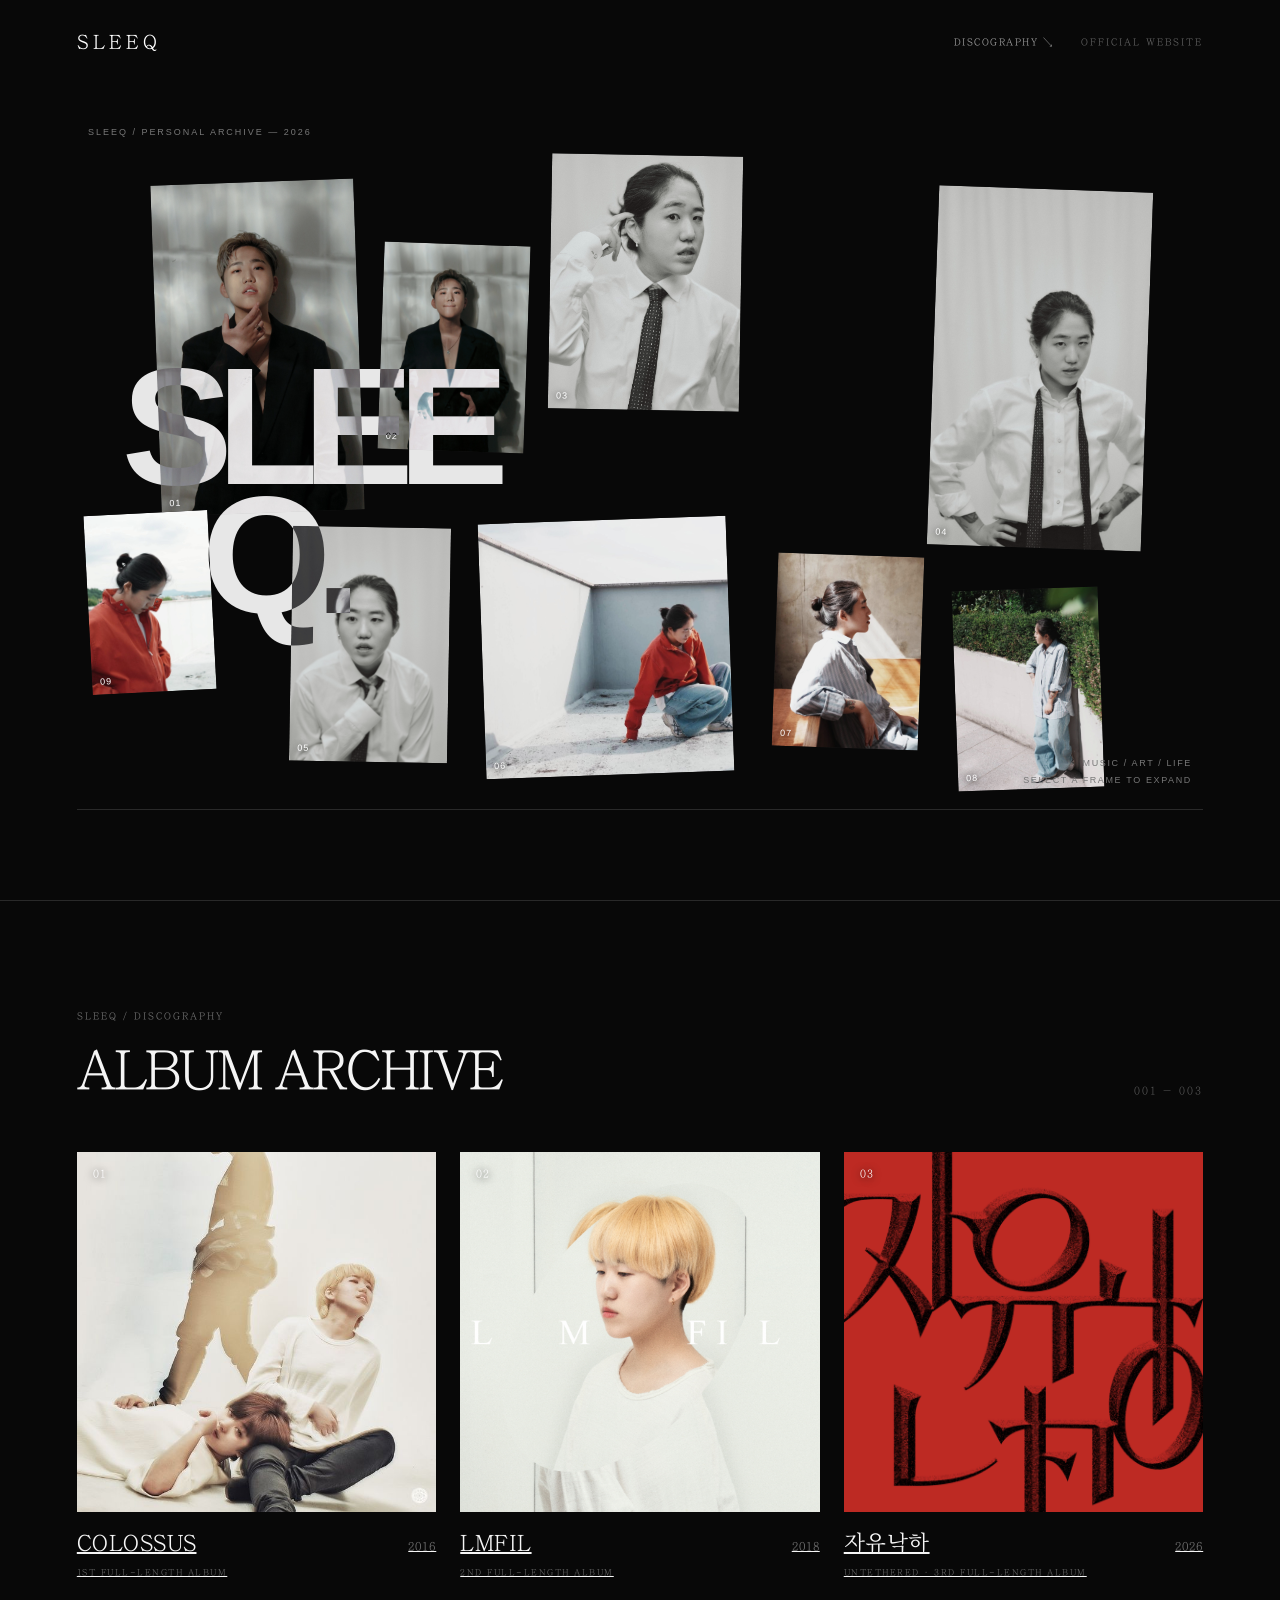
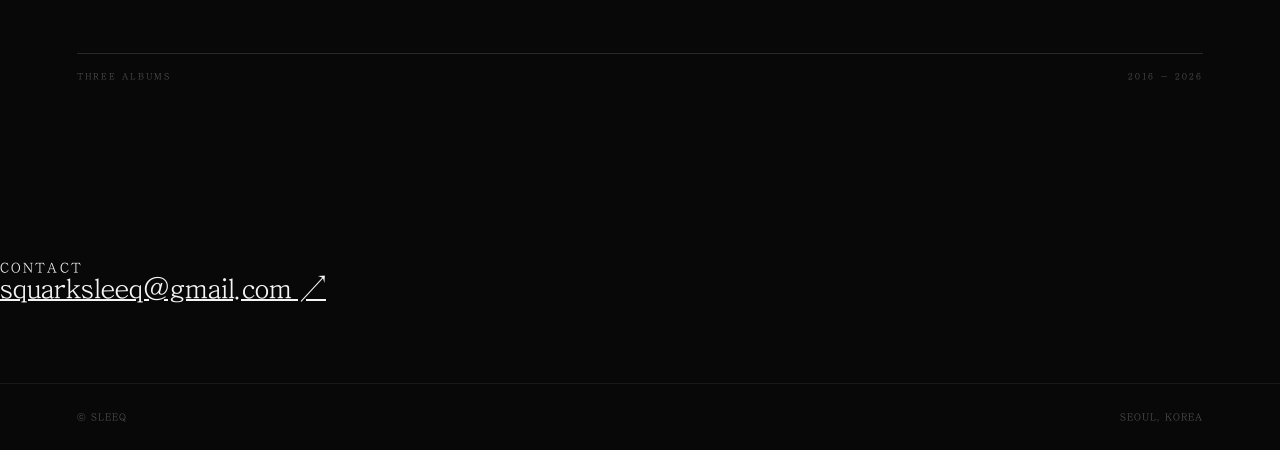
==== commit 024a60a1: "Refactor artist-name styles for improved layout Updated artist name styling for better responsivenes" ====
--- a/index.html
+++ b/index.html
@@ -528,10 +528,18 @@
         padding: 110px 24px 70px;
       }
 
-      .artist-name {
-        font-size: clamp(64px, 17vw, 100px);
-        margin-bottom: 28px;
-      }
+  .artist-name {
+  white-space: nowrap;
+  width: max-content;
+  max-width: none;
+
+  font-size: clamp(64px, 15vw, 240px);
+  font-weight: 700;
+  letter-spacing: -0.07em;
+  line-height: 0.85;
+
+  margin: 0;
+}
 
       .artist-photo {
         margin-bottom: 32px;
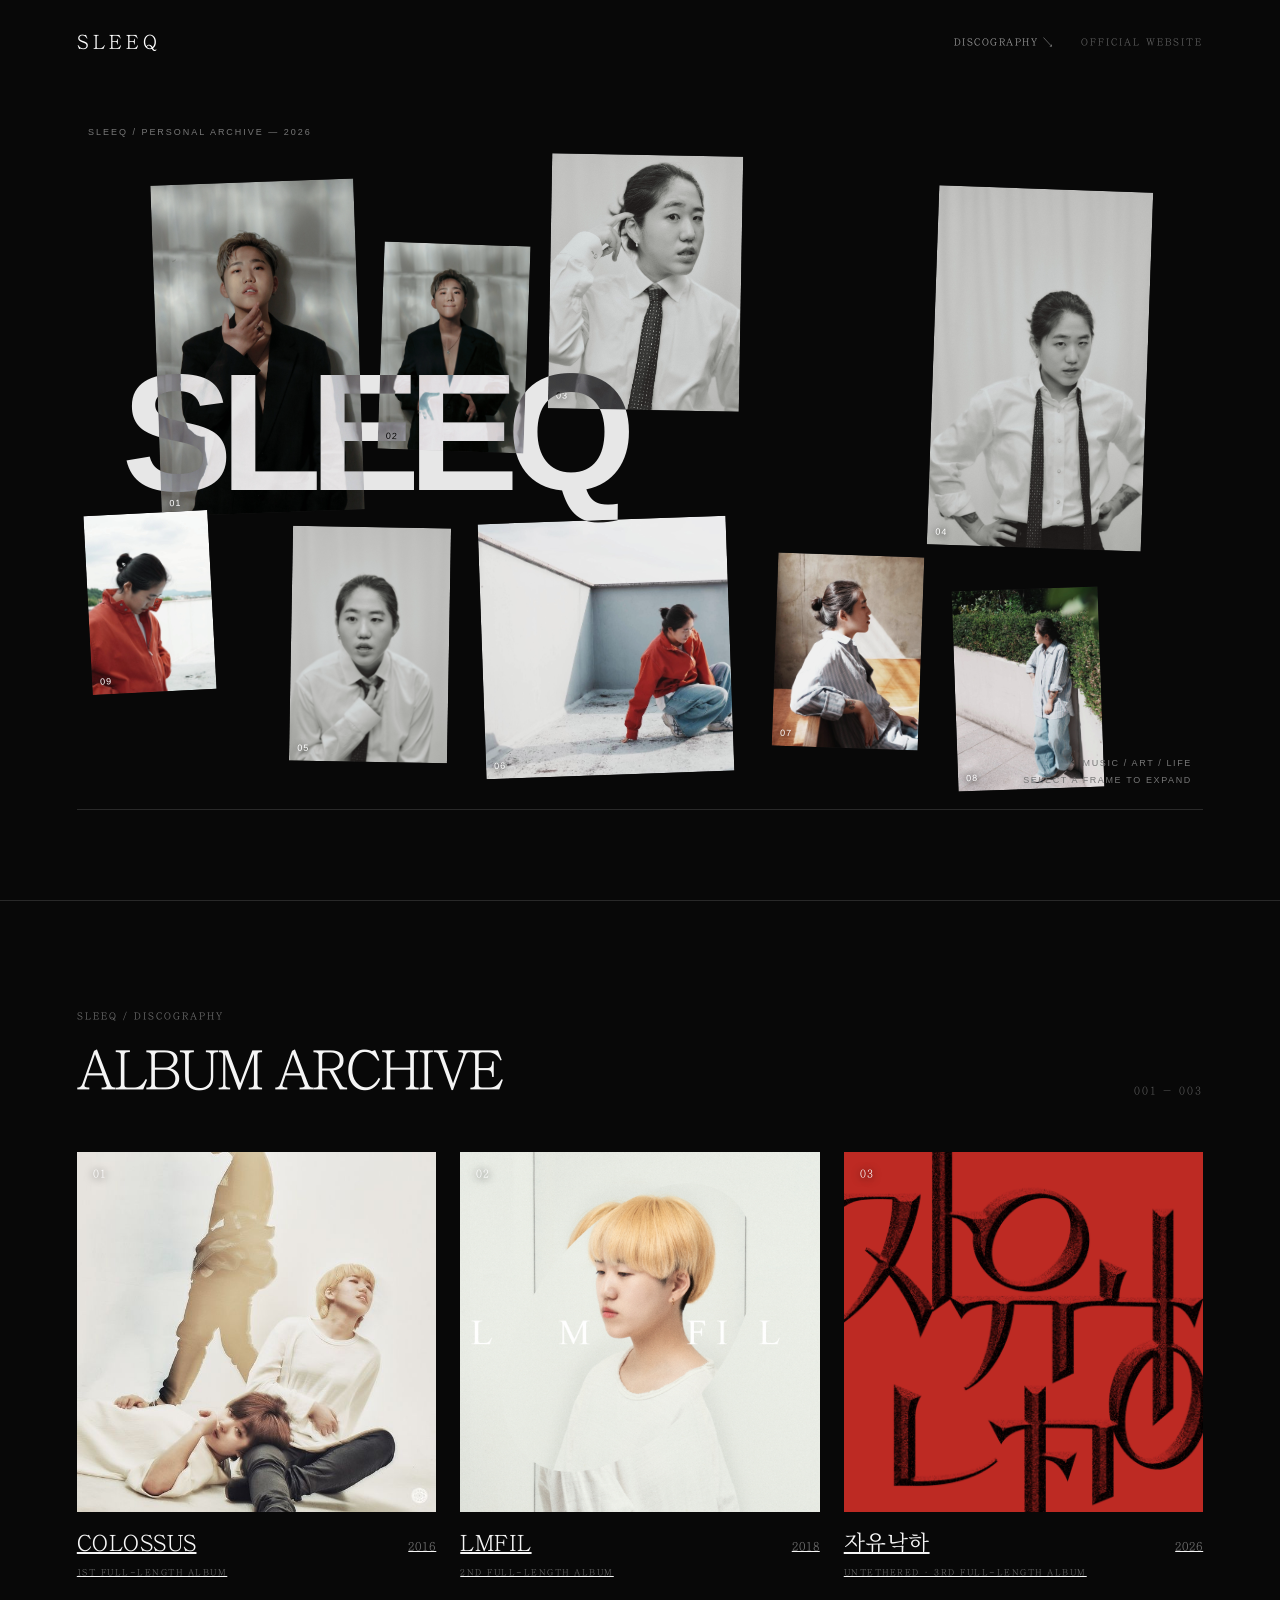
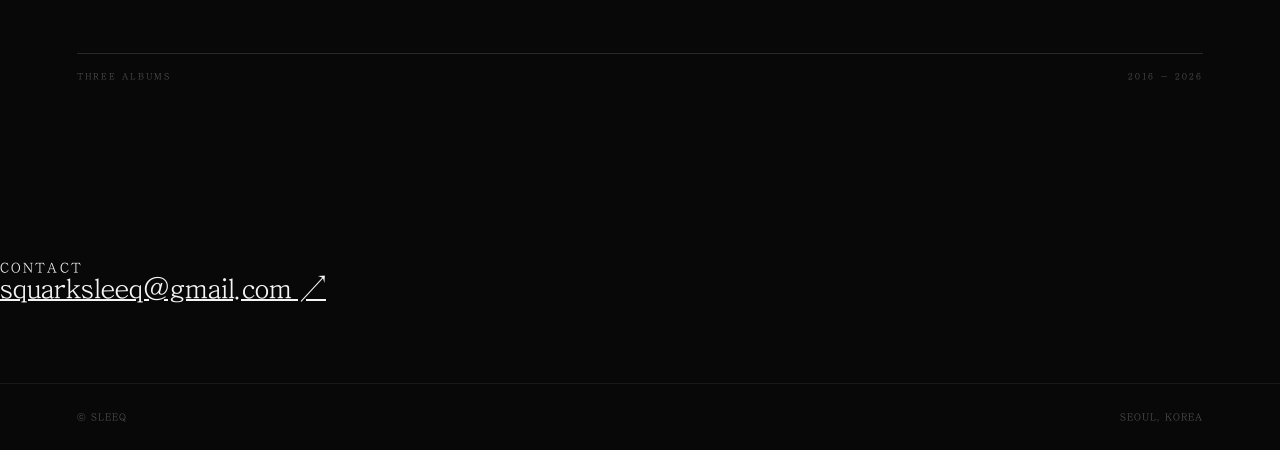
==== commit 3a53261a: "Update collage title and adjust font sizes" ====
--- a/index.html
+++ b/index.html
@@ -143,16 +143,16 @@
       margin: 0;
       color: rgba(245,245,245,.94);
       font-family: Arial, sans-serif;
-      font-size: clamp(72px, 13vw, 190px);
+      font-size: clamp(58px, 13vw, 190px);
       font-weight: 700;
-      line-height: .78;
-      letter-spacing: -.095em;
+      line-height: .85;
+      letter-spacing: -.075em;
+      white-space: nowrap;
+      width: max-content;
+      max-width: none;
       pointer-events: none;
       mix-blend-mode: difference;
     }
-
-    .collage-title span { display: block; }
-    .collage-title span:last-child { padding-left: .48em; }
 
     .collage-note {
       position: absolute;
@@ -623,7 +623,7 @@
       main { min-height: 100svh; padding: 100px 5vw 44px; }
       .intro { min-height: 680px; min-height: calc(100svh - 145px); }
       .collage-label { top: 0; left: 0; font-size: 8px; }
-      .collage-title { top: 39%; left: 0; font-size: clamp(64px, 19vw, 120px); }
+      .collage-title { top: 39%; left: 0; font-size: clamp(52px, 17vw, 112px); letter-spacing: -.075em; white-space: nowrap; }
       .photo-1 { left: 5%; top: 8%; width: 32%; height: 31%; }
       .photo-2 { left: 41%; top: 5%; width: 22%; height: 24%; }
       .photo-3 { right: 3%; left: auto; top: 15%; width: 28%; height: 30%; }
@@ -908,7 +908,7 @@
   <main>
     <section class="intro" aria-label="SLEEQ photo archive">
       <p class="collage-label">SLEEQ / PERSONAL ARCHIVE — 2026</p>
-      <h1 class="collage-title"><span>SLEE</span><span>Q.</span></h1>
+      <h1 class="collage-title">SLEEQ</h1>
 
       <button class="photo-tile photo-1" data-photo="0" aria-label="사진 1 크게 보기"><img src="./images/intro-01.jpg" alt="SLEEQ, black suit portrait"><span class="photo-index">01</span></button>
       <button class="photo-tile photo-2" data-photo="1" aria-label="사진 2 크게 보기"><img src="./images/intro-02.jpg" alt="SLEEQ, black suit portrait"><span class="photo-index">02</span></button>
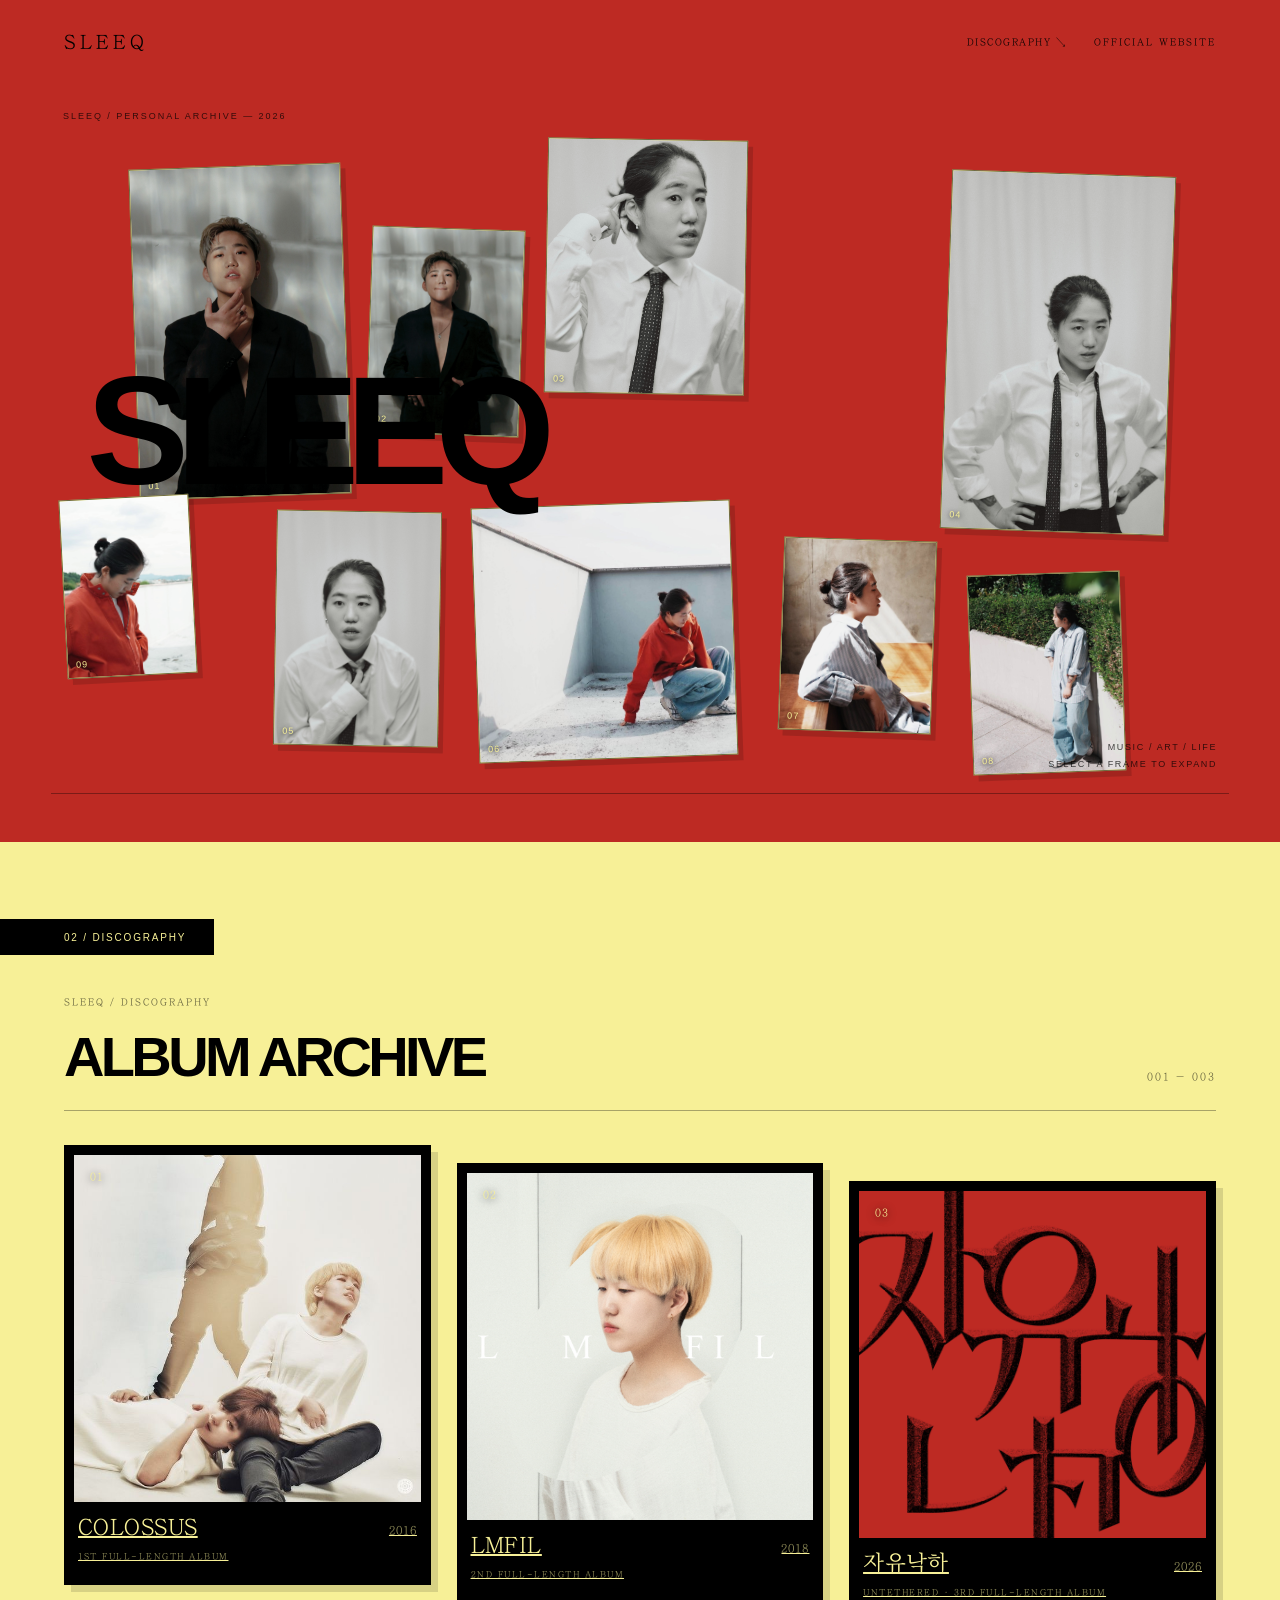
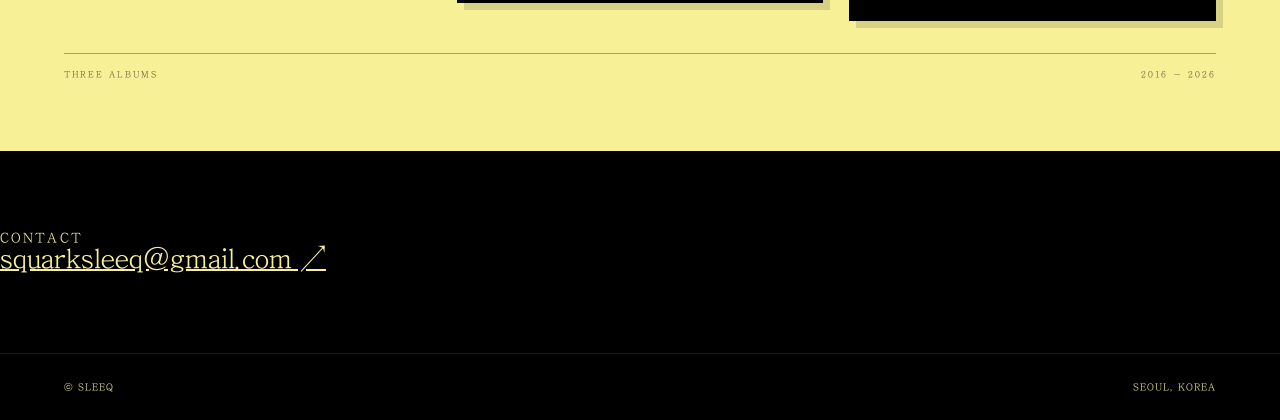
==== commit cbee3267: "Change theme color and define color variables Updated theme color and added a color system for styli" ====
--- a/index.html
+++ b/index.html
@@ -9,7 +9,7 @@
     name="description"
     content="SLEEQ Official Website — Music, Art, Life."
   >
-  <meta name="theme-color" content="#080808">
+  <meta name="theme-color" content="#bd2a23">
 
   <style>
     @font-face {
@@ -885,6 +885,144 @@
 
     @media (prefers-reduced-motion: reduce) {
       .portrait-tile img, .photo-viewer { transition: none; }
+    }
+
+
+
+    /* =========================
+       COLOR SYSTEM — RED / YELLOW / BLACK
+    ========================= */
+    :root {
+      --bg: #000000;
+      --text: #f7f097;
+      --muted: #5b160f;
+      --line: rgba(0,0,0,.28);
+      --red: #bd2a23;
+      --yellow: #f7f097;
+      --black: #000000;
+      --page-padding: 5vw;
+    }
+
+    body { background: var(--black); color: var(--yellow); }
+    header { background: var(--red); color: var(--black); }
+    .logo, .header-nav a, .header-label { color: var(--black); }
+    .header-nav a:hover { color: var(--yellow); }
+
+    main {
+      background: var(--red);
+      padding: 104px 4vw 48px;
+      min-height: auto;
+      display: block;
+    }
+    .intro {
+      width: 100%;
+      max-width: 1600px;
+      min-height: min(690px, calc(100svh - 150px));
+      margin: 0 auto;
+    }
+    .collage-label, .collage-note { color: rgba(0,0,0,.72); }
+    .collage-title {
+      color: var(--black);
+      mix-blend-mode: normal;
+      font-size: clamp(58px, 12vw, 176px);
+      left: 3%;
+      top: 38%;
+      letter-spacing: -.085em;
+    }
+    .collage-rule { background: rgba(0,0,0,.35); }
+    .photo-tile {
+      background: var(--yellow);
+      border: 1px solid rgba(0,0,0,.55);
+      box-shadow: 5px 6px 0 rgba(0,0,0,.14);
+    }
+    .photo-tile img { filter: saturate(.9) contrast(1.02); }
+    .photo-index { color: var(--yellow); text-shadow: 0 1px 5px #000; }
+    .photo-tile:focus-visible { outline-color: var(--yellow); }
+
+    .discography {
+      position: relative;
+      padding: 86px var(--page-padding) 72px;
+      background: var(--yellow);
+      color: var(--black);
+      border-top: 0;
+      scroll-margin-top: 20px;
+      overflow: hidden;
+    }
+    .discography::before {
+      content: "02 / DISCOGRAPHY";
+      display: inline-block;
+      margin: -86px 0 42px calc(-1 * var(--page-padding));
+      padding: 14px 28px 12px var(--page-padding);
+      background: var(--black);
+      color: var(--yellow);
+      font: 10px/1 Arial, sans-serif;
+      letter-spacing: .18em;
+    }
+    .archive-heading {
+      align-items: flex-end;
+      margin-bottom: 34px;
+      padding-bottom: 20px;
+      border-bottom: 1px solid rgba(0,0,0,.32);
+    }
+    .section-label { color: rgba(0,0,0,.62); }
+    .archive-heading h2 {
+      color: var(--black);
+      font-family: Arial, sans-serif;
+      font-weight: 800;
+      letter-spacing: -.065em;
+      text-transform: uppercase;
+    }
+    .archive-count { color: rgba(0,0,0,.6); }
+    .album-grid { gap: clamp(12px, 2vw, 28px); }
+    .album-card {
+      position: relative;
+      padding: 10px;
+      background: var(--black);
+      color: var(--yellow);
+      box-shadow: 7px 7px 0 rgba(0,0,0,.13);
+      transition: transform .3s ease;
+    }
+    .album-card:nth-child(2) { transform: translateY(18px); }
+    .album-card:nth-child(3) { transform: translateY(36px); }
+    .album-card:hover { transform: translateY(-5px); }
+    .album-card:nth-child(2):hover, .album-card:nth-child(3):hover { transform: translateY(10px); }
+    .album-cover { background: #171717; }
+    .album-info { padding: 14px 4px 10px; }
+    .album-title-row h3 { color: var(--yellow); }
+    .album-title-row span, .album-info p { color: rgba(247,240,151,.62); }
+    .album-index { color: var(--yellow); }
+    .album-arrow { border-color: var(--yellow); color: var(--yellow); }
+    .archive-bottom {
+      margin-top: 68px;
+      padding-top: 16px;
+      border-top: 1px solid rgba(0,0,0,.32);
+      color: rgba(0,0,0,.62);
+    }
+    .contact-section, footer {
+      background: var(--black);
+      color: var(--yellow);
+    }
+    .contact-section a { color: var(--yellow); }
+    .photo-viewer { background: rgba(0,0,0,.97); }
+    .viewer-close:hover, .viewer-prev:hover, .viewer-next:hover {
+      background: var(--yellow); color: var(--black); border-color: var(--yellow);
+    }
+
+    @media (max-width: 700px) {
+      header { padding: 22px 5vw; }
+      main { padding: 92px 4vw 34px; }
+      .intro { min-height: 640px; }
+      .collage-title { font-size: clamp(52px, 14vw, 100px); left: 2%; top: 43%; }
+      .discography { padding: 64px 5vw 58px; }
+      .discography::before { margin-top: -64px; }
+      .album-grid { grid-template-columns: 1fr 1fr; }
+      .album-card:nth-child(2), .album-card:nth-child(3) { transform: none; }
+      .album-card:nth-child(2):hover, .album-card:nth-child(3):hover { transform: translateY(-5px); }
+      .archive-bottom { margin-top: 28px; }
+    }
+    @media (max-width: 420px) {
+      .album-grid { grid-template-columns: 1fr; }
+      .album-card { max-width: 100%; }
     }
 
   </style>
